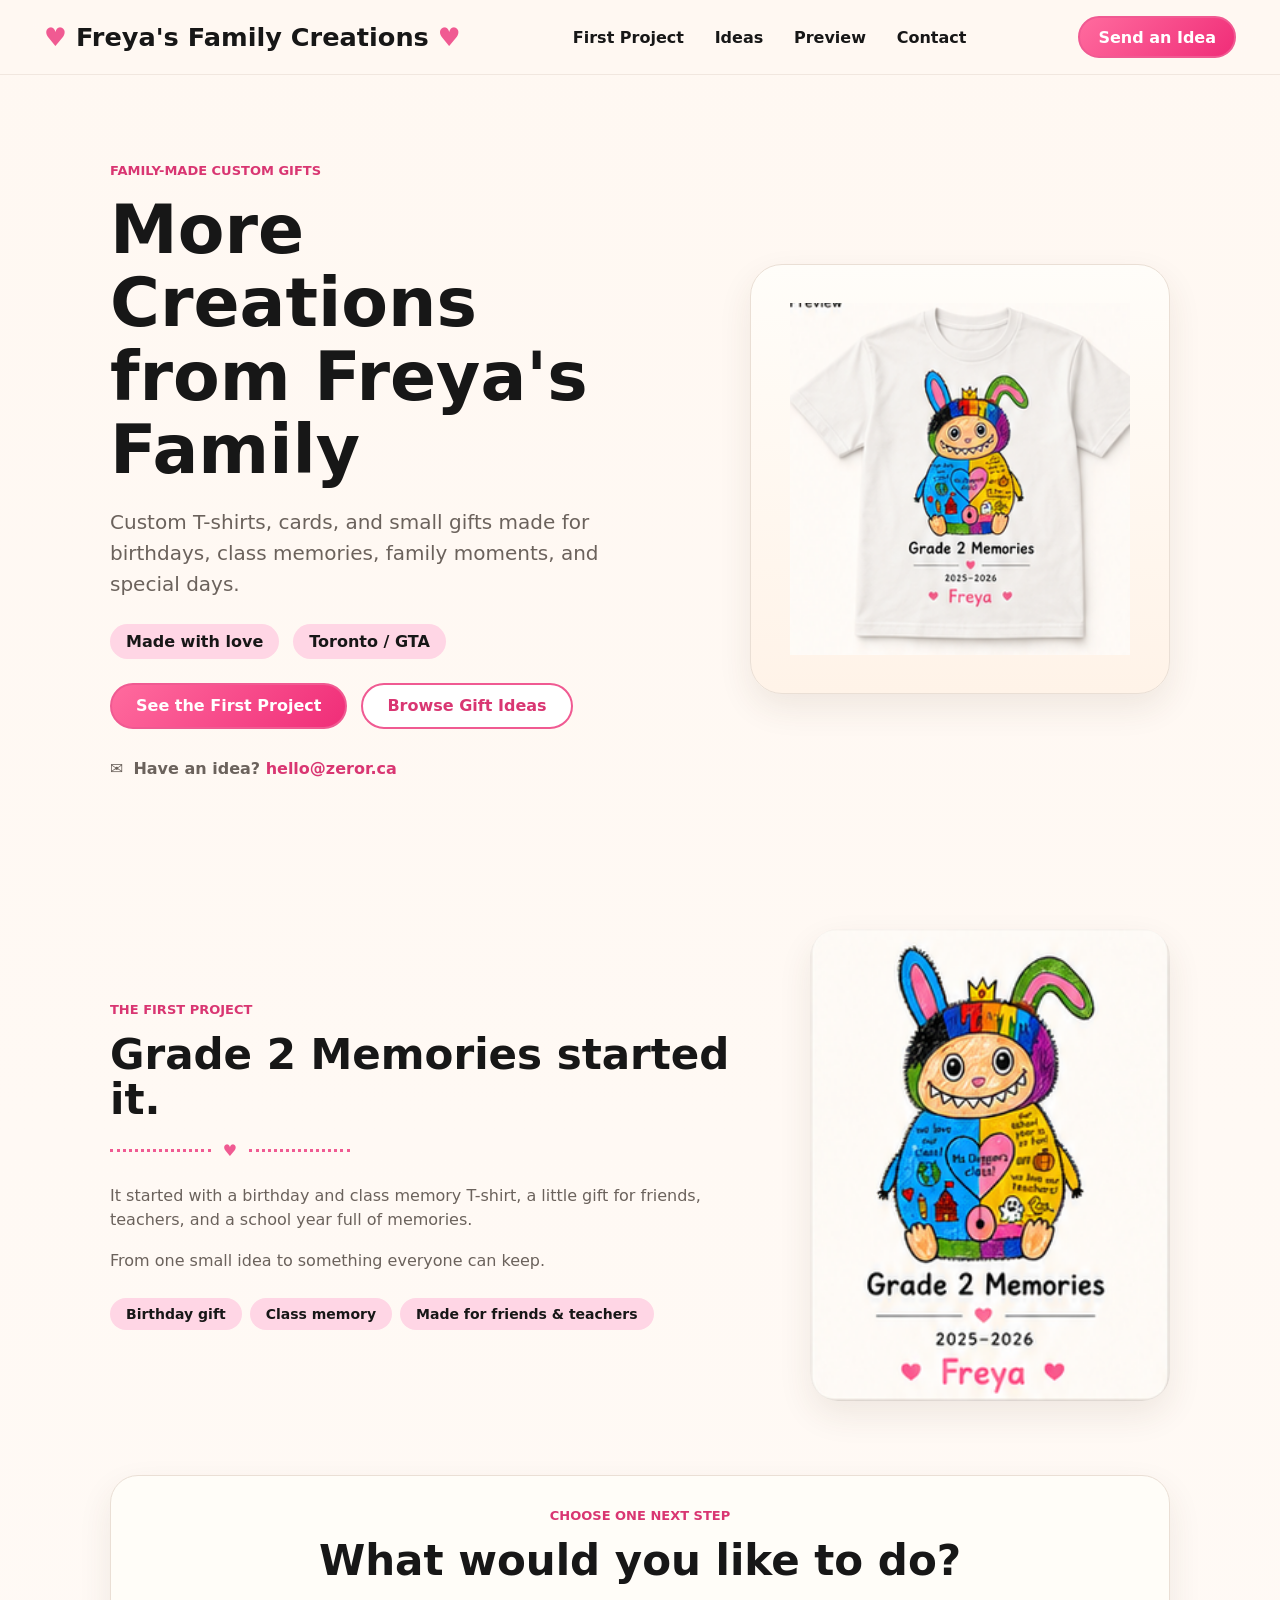
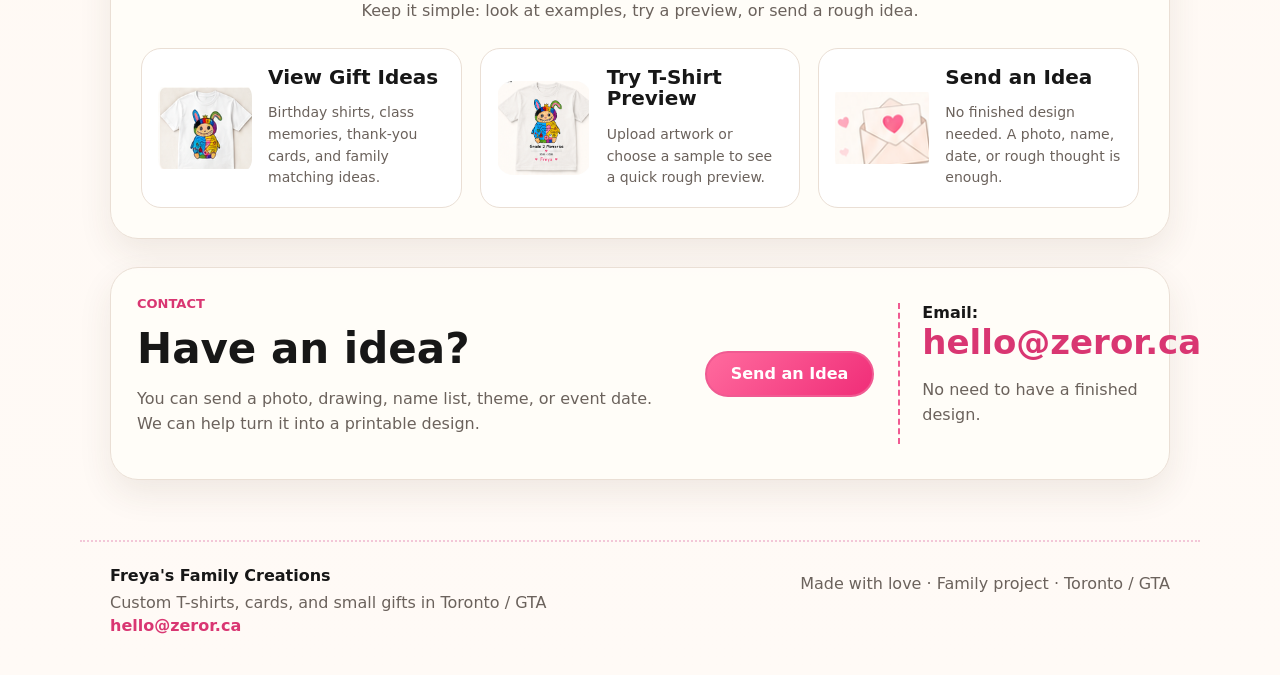
==== index.html @ f7eabf7b "Redesign shirt site with split pages" ====
<!doctype html>
<html lang="en">
  <head>
    <meta charset="utf-8" />
    <meta name="viewport" content="width=device-width, initial-scale=1" />
    <title>Freya's Family Creations</title>
    <link rel="stylesheet" href="styles.css" />
  </head>
  <body>
    <header class="topbar">
      <a class="brand" href="index.html"><span></span>Freya's Family Creations<span></span></a>
      <nav class="nav" aria-label="Main navigation">
        <a href="#first-project">First Project</a>
        <a href="ideas.html">Ideas</a>
        <a href="preview.html">Preview</a>
        <a href="#contact">Contact</a>
      </nav>
      <a class="button primary small" href="mailto:hello@zeror.ca?subject=Custom%20Gift%20Idea">Send an Idea</a>
    </header>

    <main>
      <section class="home-hero">
        <div class="hero-copy">
          <p class="eyebrow">Family-made custom gifts</p>
          <h1>More Creations<br />from Freya's Family</h1>
          <p class="lead">Custom T-shirts, cards, and small gifts made for birthdays, class memories, family moments, and special days.</p>
          <div class="pill-row">
            <span>Made with love</span>
            <span>Toronto / GTA</span>
          </div>
          <div class="action-row">
            <a class="button primary" href="#first-project">See the First Project</a>
            <a class="button secondary" href="ideas.html">Browse Gift Ideas</a>
          </div>
          <p class="quiet-contact">Have an idea? <a href="mailto:hello@zeror.ca">hello@zeror.ca</a></p>
        </div>
        <div class="hero-product" aria-label="Featured Grade 2 Memories T-shirt">
          <img src="assets/ui-slices/preview-shirt.png" alt="Grade 2 Memories T-shirt preview" />
        </div>
      </section>

      <section class="first-project" id="first-project">
        <div class="story-copy">
          <p class="eyebrow">The first project</p>
          <h2>Grade 2 Memories started it.</h2>
          <div class="divider"><span></span></div>
          <p>It started with a birthday and class memory T-shirt, a little gift for friends, teachers, and a school year full of memories.</p>
          <p>From one small idea to something everyone can keep.</p>
          <div class="pill-row small">
            <span>Birthday gift</span>
            <span>Class memory</span>
            <span>Made for friends & teachers</span>
          </div>
        </div>
        <img class="project-card" src="assets/ui-slices/first-project-card.png" alt="Grade 2 Memories project card" />
      </section>

      <section class="next-steps" aria-labelledby="next-title">
        <div class="section-intro centered">
          <p class="eyebrow">Choose one next step</p>
          <h2 id="next-title">What would you like to do?</h2>
          <p>Keep it simple: look at examples, try a preview, or send a rough idea.</p>
        </div>
        <div class="route-grid">
          <a class="route-card" href="ideas.html">
            <img src="assets/ui-slices/sample-class.png" alt="" />
            <div>
              <h3>View Gift Ideas</h3>
              <p>Birthday shirts, class memories, thank-you cards, and family matching ideas.</p>
            </div>
          </a>
          <a class="route-card" href="preview.html">
            <img src="assets/ui-slices/preview-shirt.png" alt="" />
            <div>
              <h3>Try T-Shirt Preview</h3>
              <p>Upload artwork or choose a sample to see a quick rough preview.</p>
            </div>
          </a>
          <a class="route-card" href="mailto:hello@zeror.ca?subject=Custom%20Gift%20Idea">
            <img src="assets/ui-slices/contact-envelope.png" alt="" />
            <div>
              <h3>Send an Idea</h3>
              <p>No finished design needed. A photo, name, date, or rough thought is enough.</p>
            </div>
          </a>
        </div>
      </section>

      <section class="contact-strip" id="contact">
        <div>
          <p class="eyebrow">Contact</p>
          <h2>Have an idea?</h2>
          <p>You can send a photo, drawing, name list, theme, or event date. We can help turn it into a printable design.</p>
        </div>
        <a class="button primary" href="mailto:hello@zeror.ca?subject=Custom%20Gift%20Idea">Send an Idea</a>
        <div class="email-block">
          <span>Email:</span>
          <a href="mailto:hello@zeror.ca">hello@zeror.ca</a>
          <p>No need to have a finished design.</p>
        </div>
      </section>
    </main>

    <footer>
      <div>
        <b>Freya's Family Creations</b>
        <p>Custom T-shirts, cards, and small gifts in Toronto / GTA</p>
        <a href="mailto:hello@zeror.ca">hello@zeror.ca</a>
      </div>
      <p>Made with love · Family project · Toronto / GTA</p>
    </footer>
  </body>
</html>
---- styles.css ----
:root {
  color-scheme: light;
  --bg: #fff8f2;
  --card: #fffdf9;
  --pink: #f05a92;
  --pink-dark: #d93672;
  --pink-soft: #ffd6e5;
  --text: #171717;
  --muted: #6b625c;
  --line: #eadfd5;
  --pink-line: #f3c7d8;
  --shadow: 0 14px 34px rgba(80, 50, 30, 0.09);
}

* {
  box-sizing: border-box;
}

html {
  scroll-behavior: smooth;
}

body {
  margin: 0;
  min-width: 320px;
  background: linear-gradient(180deg, #fff8f2 0%, #fffaf6 100%);
  color: var(--text);
  font-family: "Comic Sans MS", "Trebuchet MS", ui-sans-serif, system-ui, sans-serif;
}

a {
  color: inherit;
  text-decoration: none;
}

button,
input,
select,
textarea {
  font: inherit;
}

.topbar {
  position: sticky;
  top: 0;
  z-index: 10;
  display: flex;
  align-items: center;
  justify-content: space-between;
  gap: 24px;
  padding: 16px clamp(20px, 4vw, 44px);
  background: rgba(255, 248, 242, 0.92);
  border-bottom: 1px solid rgba(234, 223, 213, 0.65);
  backdrop-filter: blur(16px);
}

.brand {
  display: inline-flex;
  align-items: center;
  gap: 9px;
  font-size: clamp(19px, 2vw, 27px);
  font-weight: 900;
}

.brand span::before,
.divider span::before {
  content: "\2665";
  color: var(--pink);
}

.nav {
  display: flex;
  gap: clamp(14px, 2.4vw, 34px);
  font-weight: 900;
}

.nav a[aria-current="page"] {
  color: var(--pink-dark);
}

.button {
  display: inline-flex;
  align-items: center;
  justify-content: center;
  min-height: 46px;
  padding: 0 24px;
  border: 2px solid var(--pink);
  border-radius: 999px;
  background: #fff;
  color: var(--pink-dark);
  font-weight: 900;
  cursor: pointer;
}

.button.primary {
  background: linear-gradient(135deg, #ff6b9e, #f02d78);
  color: #fff;
}

.button.small {
  min-height: 42px;
  padding-inline: 18px;
}

main {
  max-width: 1120px;
  margin: 0 auto;
  padding: 0 clamp(16px, 3vw, 30px) 36px;
}

h1,
h2,
h3,
p {
  overflow-wrap: anywhere;
}

h1,
h2,
h3 {
  margin: 0;
  letter-spacing: 0;
  line-height: 1.08;
}

h1 {
  font-size: clamp(42px, 6vw, 68px);
}

h2 {
  font-size: clamp(28px, 4vw, 42px);
}

h3 {
  font-size: 20px;
}

p {
  color: var(--muted);
  line-height: 1.55;
}

.eyebrow {
  margin: 0 0 12px;
  color: var(--pink-dark);
  font-size: 13px;
  font-weight: 900;
  text-transform: uppercase;
}

.lead {
  max-width: 620px;
  font-size: 20px;
}

.home-hero {
  display: grid;
  grid-template-columns: minmax(0, 1fr) minmax(320px, 420px);
  gap: clamp(34px, 6vw, 84px);
  align-items: center;
  min-height: calc(100vh - 92px);
  padding: 50px 0;
}

.project-card {
  width: 100%;
  border-radius: 28px;
  box-shadow: var(--shadow);
}

.hero-product {
  display: grid;
  min-height: 430px;
  place-items: center;
  border: 1px solid var(--line);
  border-radius: 32px;
  background: linear-gradient(180deg, #fffdf9, #fff3e8);
  box-shadow: var(--shadow);
}

.hero-product img {
  width: min(82%, 340px);
  max-height: 390px;
  object-fit: contain;
}

.pill-row,
.action-row {
  display: flex;
  flex-wrap: wrap;
  gap: 14px;
  margin-top: 24px;
}

.pill-row span {
  padding: 8px 16px;
  border-radius: 999px;
  background: var(--pink-soft);
  font-weight: 900;
}

.pill-row.small {
  gap: 8px;
}

.pill-row.small span {
  font-size: 14px;
}

.quiet-contact {
  margin-top: 28px;
  font-weight: 900;
}

.quiet-contact::before {
  content: "\2709";
  margin-right: 10px;
}

.quiet-contact a,
.email-block a,
footer a {
  color: var(--pink-dark);
  font-weight: 900;
}

.first-project {
  display: grid;
  grid-template-columns: minmax(0, 1fr) minmax(260px, 360px);
  gap: clamp(28px, 6vw, 70px);
  align-items: center;
  padding: 46px 0 54px;
}

.divider {
  display: flex;
  align-items: center;
  width: min(240px, 100%);
  margin: 18px 0 24px;
}

.divider::before,
.divider::after {
  content: "";
  flex: 1;
  border-top: 3px dotted var(--pink);
}

.divider span {
  margin: 0 12px;
}

.next-steps,
.contact-strip,
.idea-large,
.preview-page {
  border: 1px solid var(--line);
  border-radius: 28px;
  background: rgba(255, 253, 249, 0.94);
  box-shadow: var(--shadow);
}

.next-steps {
  padding: 30px;
  margin: 20px 0 28px;
}

.centered {
  max-width: 720px;
  margin: 0 auto 24px;
  text-align: center;
}

.route-grid {
  display: grid;
  grid-template-columns: repeat(3, minmax(0, 1fr));
  gap: 18px;
}

.route-card {
  display: grid;
  grid-template-columns: 94px 1fr;
  gap: 16px;
  align-items: center;
  min-height: 160px;
  padding: 16px;
  border: 1px solid var(--line);
  border-radius: 20px;
  background: #fff;
}

.route-card img {
  width: 94px;
  height: 94px;
  object-fit: contain;
  border-radius: 16px;
}

.route-card p {
  margin-bottom: 0;
  font-size: 14px;
}

.contact-strip {
  display: grid;
  grid-template-columns: 1fr auto minmax(220px, 0.45fr);
  gap: 24px;
  align-items: center;
  margin: 24px 0;
  padding: 26px;
}

.contact-strip.compact {
  grid-template-columns: 1fr auto;
}

.email-block {
  padding-left: 22px;
  border-left: 2px dashed var(--pink);
}

.email-block span {
  display: block;
  font-weight: 900;
}

.email-block a {
  display: block;
  font-size: clamp(24px, 3vw, 34px);
}

.page-hero {
  padding: 56px 0 28px;
}

.page-hero.narrow {
  max-width: 760px;
}

.idea-page-grid {
  display: grid;
  gap: 18px;
  margin: 20px 0 30px;
}

.idea-large {
  display: grid;
  grid-template-columns: 190px 1fr;
  gap: 24px;
  align-items: center;
  padding: 18px;
}

.idea-large img {
  width: 190px;
  aspect-ratio: 1.18 / 1;
  object-fit: cover;
  border-radius: 18px;
}

.idea-large p {
  max-width: 560px;
}

.preview-page {
  display: grid;
  grid-template-columns: minmax(340px, 1fr) minmax(320px, 0.9fr);
  gap: 30px;
  padding: 28px;
  margin: 18px 0 30px;
}

.preview-form {
  display: grid;
  gap: 12px;
}

.upload-box,
.form-card,
.quality,
.compact-controls,
.form-row label,
.preview-form > label {
  display: grid;
  gap: 8px;
  padding: 14px;
  border: 1px solid var(--line);
  border-radius: 16px;
  background: #fff;
}

.upload-box {
  border: 2px dashed var(--pink);
  text-align: center;
}

label span,
.form-card > span,
.compact-controls span {
  font-size: 13px;
  font-weight: 900;
}

input,
select,
textarea {
  width: 100%;
  min-height: 42px;
  padding: 0 12px;
  border: 1px solid var(--line);
  border-radius: 12px;
  background: #fffdf9;
}

textarea {
  min-height: 88px;
  padding: 12px;
  resize: vertical;
}

input[type="range"] {
  padding: 0;
  accent-color: var(--pink);
}

input[type="color"] {
  padding: 4px;
}

.sample-picker {
  display: flex;
  flex-wrap: wrap;
  gap: 10px;
}

.sample-picker button {
  width: 62px;
  height: 62px;
  padding: 3px;
  border: 2px solid var(--line);
  border-radius: 12px;
  background: #fff;
  cursor: pointer;
}

.sample-picker button.active {
  border-color: var(--pink);
  box-shadow: 0 0 0 3px var(--pink-soft);
}

.sample-picker img {
  width: 100%;
  height: 100%;
  object-fit: cover;
  border-radius: 8px;
}

.compact-controls,
.form-row {
  display: grid;
  grid-template-columns: repeat(3, minmax(0, 1fr));
  gap: 12px;
}

.form-row {
  grid-template-columns: repeat(2, minmax(0, 1fr));
}

.submit {
  width: min(100%, 270px);
  min-height: 56px;
}

.payment-note {
  margin: 0;
  font-size: 14px;
}

.preview-card {
  display: grid;
  gap: 12px;
  padding-left: 24px;
  border-left: 1px solid var(--line);
}

.preview-window {
  display: grid;
  min-height: 430px;
  place-items: center;
  overflow: hidden;
  border-radius: 20px;
  background: linear-gradient(180deg, #fffaf2, #f7ece2);
}

.preview-window img {
  max-width: 82%;
  max-height: 390px;
  object-fit: contain;
  transform: scale(var(--preview-scale, 1)) rotate(var(--preview-rotate, 0deg));
  transition: transform 160ms ease;
}

.quality.good {
  border-color: #59aa73;
  background: #effaf2;
}

.quality.warn {
  border-color: #dfa541;
  background: #fff7df;
}

.quality.bad {
  border-color: #d85f5f;
  background: #fff0f0;
}

footer {
  display: flex;
  justify-content: space-between;
  gap: 24px;
  max-width: 1120px;
  margin: 0 auto;
  padding: 24px clamp(16px, 3vw, 30px) 40px;
  border-top: 2px dotted var(--pink-line);
}

footer p {
  margin: 6px 0 0;
}

@media (max-width: 920px) {
  .home-hero,
  .first-project,
  .route-grid,
  .contact-strip,
  .idea-large,
  .preview-page {
    grid-template-columns: 1fr;
  }

  .hero-product,
  .project-card {
    max-width: 440px;
  }

  .preview-card {
    padding-left: 0;
    padding-top: 22px;
    border-left: 0;
    border-top: 1px solid var(--line);
  }

  .email-block {
    padding-left: 0;
    border-left: 0;
  }
}

@media (max-width: 700px) {
  .topbar {
    align-items: flex-start;
    flex-direction: column;
  }

  .nav {
    width: 100%;
    overflow-x: auto;
    padding-bottom: 4px;
  }

  .route-card {
    grid-template-columns: 76px 1fr;
  }

  .route-card img,
  .idea-large img {
    width: 76px;
    height: 76px;
  }

  .compact-controls,
  .form-row {
    grid-template-columns: 1fr;
  }

  footer {
    flex-direction: column;
  }
}
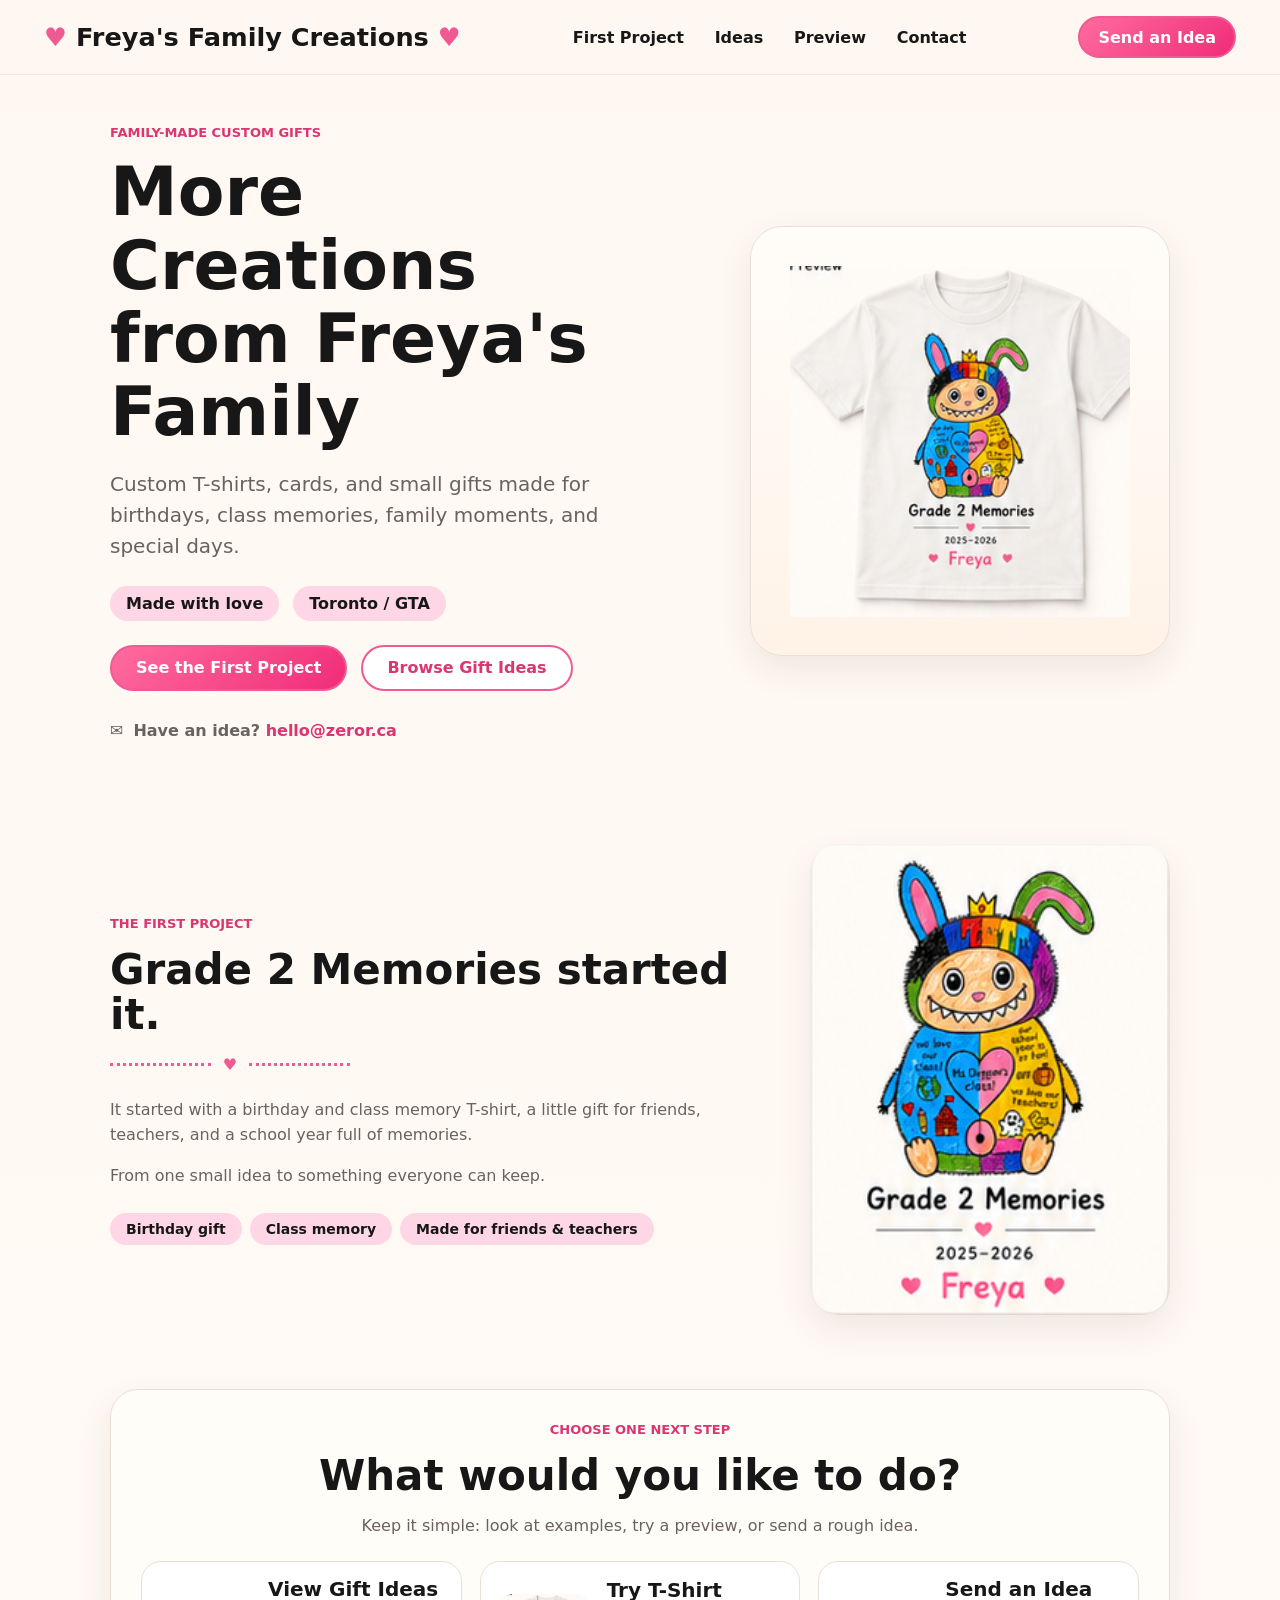
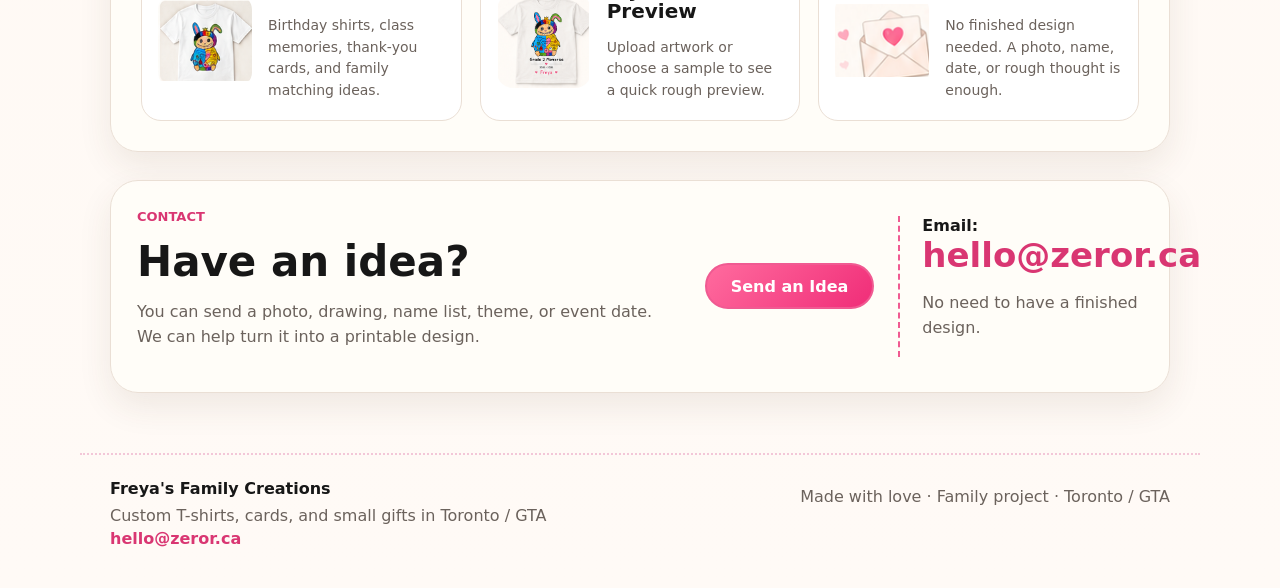
==== commit 4ef57200: "Refine shirt page hierarchy" ====
--- a/index.html
+++ b/index.html
@@ -41,7 +41,7 @@
 
       <section class="first-project" id="first-project">
         <div class="story-copy">
-          <p class="eyebrow">The first project</p>
+          <p class="eyebrow">The First Project</p>
           <h2>Grade 2 Memories started it.</h2>
           <div class="divider"><span></span></div>
           <p>It started with a birthday and class memory T-shirt, a little gift for friends, teachers, and a school year full of memories.</p>
@@ -107,7 +107,7 @@
         <p>Custom T-shirts, cards, and small gifts in Toronto / GTA</p>
         <a href="mailto:hello@zeror.ca">hello@zeror.ca</a>
       </div>
-      <p>Made with love · Family project · Toronto / GTA</p>
+      <p>Made with love &middot; Family project &middot; Toronto / GTA</p>
     </footer>
   </body>
 </html>
--- a/styles.css
+++ b/styles.css
@@ -25,7 +25,7 @@
   min-width: 320px;
   background: linear-gradient(180deg, #fff8f2 0%, #fffaf6 100%);
   color: var(--text);
-  font-family: "Comic Sans MS", "Trebuchet MS", ui-sans-serif, system-ui, sans-serif;
+  font-family: "Trebuchet MS", "Segoe UI", ui-sans-serif, system-ui, sans-serif;
 }
 
 a {
@@ -60,6 +60,14 @@
   gap: 9px;
   font-size: clamp(19px, 2vw, 27px);
   font-weight: 900;
+}
+
+.brand,
+h1,
+h2,
+h3,
+.eyebrow {
+  font-family: "Comic Sans MS", "Trebuchet MS", ui-sans-serif, system-ui, sans-serif;
 }
 
 .brand span::before,
@@ -158,8 +166,8 @@
   grid-template-columns: minmax(0, 1fr) minmax(320px, 420px);
   gap: clamp(34px, 6vw, 84px);
   align-items: center;
-  min-height: calc(100vh - 92px);
-  padding: 50px 0;
+  min-height: clamp(540px, 72vh, 680px);
+  padding: 48px 0 38px;
 }
 
 .project-card {
@@ -271,6 +279,11 @@
   text-align: center;
 }
 
+.section-intro {
+  max-width: 720px;
+  margin-bottom: 22px;
+}
+
 .route-grid {
   display: grid;
   grid-template-columns: repeat(3, minmax(0, 1fr));
@@ -341,6 +354,53 @@
   display: grid;
   gap: 18px;
   margin: 20px 0 30px;
+}
+
+.make-section,
+.sample-section {
+  padding: 16px 0 12px;
+}
+
+.make-grid {
+  display: grid;
+  grid-template-columns: repeat(4, minmax(0, 1fr));
+  gap: 16px;
+}
+
+.make-card {
+  padding: 18px;
+  border: 1px solid var(--line);
+  border-radius: 20px;
+  background: rgba(255, 253, 249, 0.96);
+  box-shadow: 0 10px 24px rgba(80, 50, 30, 0.06);
+}
+
+.make-icon {
+  display: inline-grid;
+  width: 38px;
+  height: 38px;
+  margin-bottom: 14px;
+  place-items: center;
+  border-radius: 999px;
+  background: var(--pink-soft);
+  color: var(--pink-dark);
+  font-weight: 900;
+}
+
+.make-card:nth-child(2) .make-icon {
+  background: #dcefe4;
+}
+
+.make-card:nth-child(3) .make-icon {
+  background: #dceaf7;
+}
+
+.make-card:nth-child(4) .make-icon {
+  background: #fff0bd;
+}
+
+.make-card p {
+  margin-bottom: 0;
 }
 
 .idea-large {
@@ -555,18 +615,40 @@
     padding-left: 0;
     border-left: 0;
   }
+
+  .make-grid {
+    grid-template-columns: repeat(2, minmax(0, 1fr));
+  }
 }
 
 @media (max-width: 700px) {
   .topbar {
-    align-items: flex-start;
-    flex-direction: column;
+    align-items: center;
+    flex-wrap: wrap;
+    gap: 12px;
   }
 
   .nav {
-    width: 100%;
-    overflow-x: auto;
-    padding-bottom: 4px;
+    display: none;
+  }
+
+  .brand {
+    flex: 1;
+    min-width: 0;
+    font-size: 20px;
+  }
+
+  .home-hero {
+    min-height: auto;
+    padding: 34px 0;
+  }
+
+  .hero-product {
+    min-height: 310px;
+  }
+
+  .make-grid {
+    grid-template-columns: 1fr;
   }
 
   .route-card {
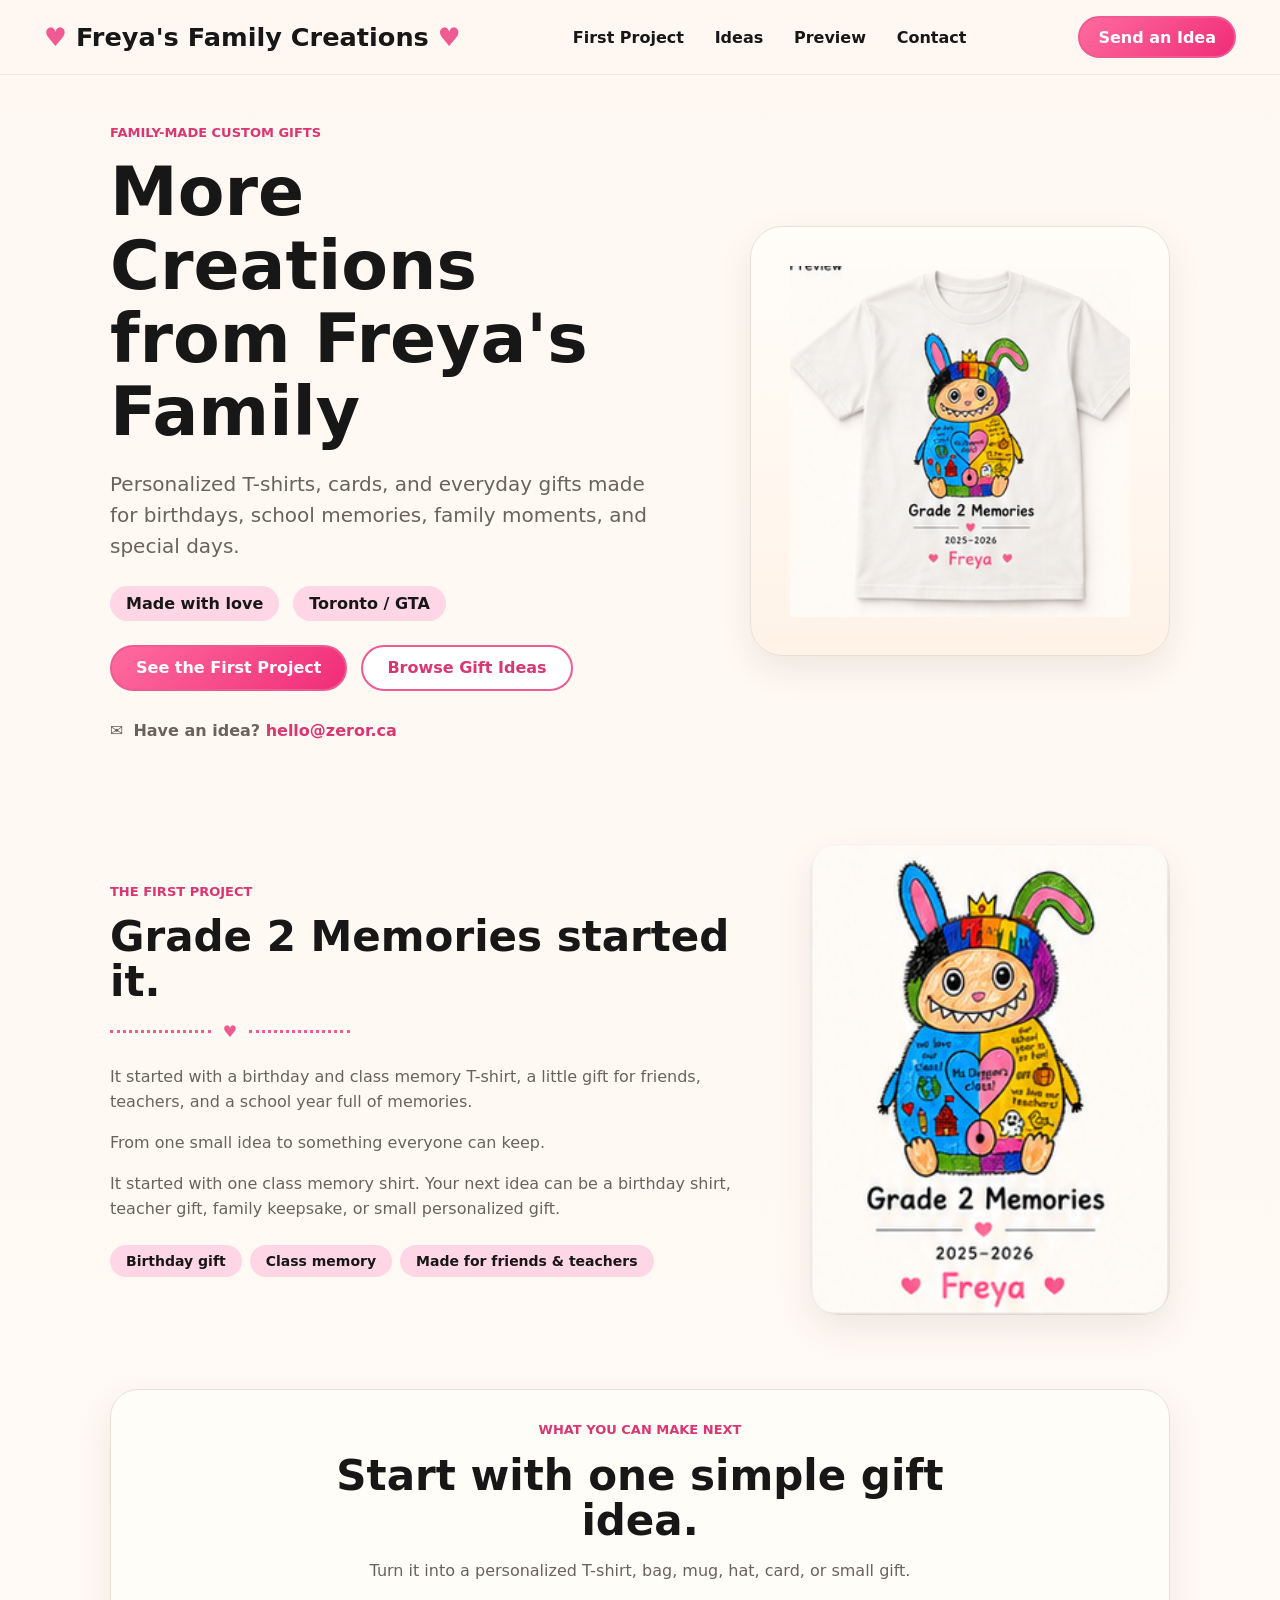
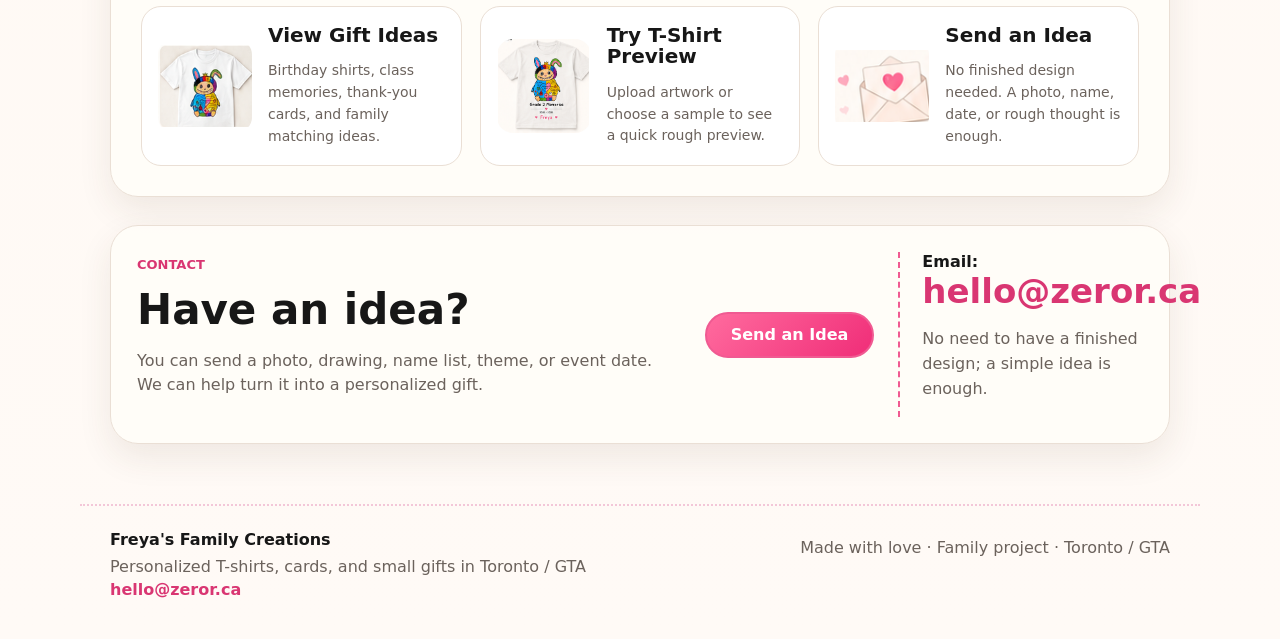
==== commit bdf3ab39: "Update shirt gift ideas content" ====
--- a/index.html
+++ b/index.html
@@ -15,7 +15,7 @@
         <a href="preview.html">Preview</a>
         <a href="#contact">Contact</a>
       </nav>
-      <a class="button primary small" href="mailto:hello@zeror.ca?subject=Custom%20Gift%20Idea">Send an Idea</a>
+      <a class="button primary small" href="mailto:hello@zeror.ca?subject=Custom%20Gift%20Idea&amp;body=Hi%2C%0A%0AI%20have%20an%20idea%20for%3A%0A-%20T-shirt%20%2F%20card%20%2F%20bag%20%2F%20mug%20%2F%20hat%20%2F%20gift%3A%0A-%20Name%20or%20text%3A%0A-%20Date%20or%20event%3A%0A-%20Quantity%3A%0A-%20Size%20or%20product%20details%3A%0A-%20Deadline%3A%0A-%20Notes%3A%0A%0AThank%20you!">Send an Idea</a>
     </header>
 
     <main>
@@ -23,7 +23,7 @@
         <div class="hero-copy">
           <p class="eyebrow">Family-made custom gifts</p>
           <h1>More Creations<br />from Freya's Family</h1>
-          <p class="lead">Custom T-shirts, cards, and small gifts made for birthdays, class memories, family moments, and special days.</p>
+          <p class="lead">Personalized T-shirts, cards, and everyday gifts made for birthdays, school memories, family moments, and special days.</p>
           <div class="pill-row">
             <span>Made with love</span>
             <span>Toronto / GTA</span>
@@ -46,6 +46,7 @@
           <div class="divider"><span></span></div>
           <p>It started with a birthday and class memory T-shirt, a little gift for friends, teachers, and a school year full of memories.</p>
           <p>From one small idea to something everyone can keep.</p>
+          <p>It started with one class memory shirt. Your next idea can be a birthday shirt, teacher gift, family keepsake, or small personalized gift.</p>
           <div class="pill-row small">
             <span>Birthday gift</span>
             <span>Class memory</span>
@@ -57,9 +58,9 @@
 
       <section class="next-steps" aria-labelledby="next-title">
         <div class="section-intro centered">
-          <p class="eyebrow">Choose one next step</p>
-          <h2 id="next-title">What would you like to do?</h2>
-          <p>Keep it simple: look at examples, try a preview, or send a rough idea.</p>
+          <p class="eyebrow">What You Can Make Next</p>
+          <h2 id="next-title">Start with one simple gift idea.</h2>
+          <p>Turn it into a personalized T-shirt, bag, mug, hat, card, or small gift.</p>
         </div>
         <div class="route-grid">
           <a class="route-card" href="ideas.html">
@@ -76,7 +77,7 @@
               <p>Upload artwork or choose a sample to see a quick rough preview.</p>
             </div>
           </a>
-          <a class="route-card" href="mailto:hello@zeror.ca?subject=Custom%20Gift%20Idea">
+          <a class="route-card" href="mailto:hello@zeror.ca?subject=Custom%20Gift%20Idea&amp;body=Hi%2C%0A%0AI%20have%20an%20idea%20for%3A%0A-%20T-shirt%20%2F%20card%20%2F%20bag%20%2F%20mug%20%2F%20hat%20%2F%20gift%3A%0A-%20Name%20or%20text%3A%0A-%20Date%20or%20event%3A%0A-%20Quantity%3A%0A-%20Size%20or%20product%20details%3A%0A-%20Deadline%3A%0A-%20Notes%3A%0A%0AThank%20you!">
             <img src="assets/ui-slices/contact-envelope.png" alt="" />
             <div>
               <h3>Send an Idea</h3>
@@ -90,13 +91,13 @@
         <div>
           <p class="eyebrow">Contact</p>
           <h2>Have an idea?</h2>
-          <p>You can send a photo, drawing, name list, theme, or event date. We can help turn it into a printable design.</p>
+          <p>You can send a photo, drawing, name list, theme, or event date. We can help turn it into a personalized gift.</p>
         </div>
-        <a class="button primary" href="mailto:hello@zeror.ca?subject=Custom%20Gift%20Idea">Send an Idea</a>
+        <a class="button primary" href="mailto:hello@zeror.ca?subject=Custom%20Gift%20Idea&amp;body=Hi%2C%0A%0AI%20have%20an%20idea%20for%3A%0A-%20T-shirt%20%2F%20card%20%2F%20bag%20%2F%20mug%20%2F%20hat%20%2F%20gift%3A%0A-%20Name%20or%20text%3A%0A-%20Date%20or%20event%3A%0A-%20Quantity%3A%0A-%20Size%20or%20product%20details%3A%0A-%20Deadline%3A%0A-%20Notes%3A%0A%0AThank%20you!">Send an Idea</a>
         <div class="email-block">
           <span>Email:</span>
           <a href="mailto:hello@zeror.ca">hello@zeror.ca</a>
-          <p>No need to have a finished design.</p>
+          <p>No need to have a finished design; a simple idea is enough.</p>
         </div>
       </section>
     </main>
@@ -104,7 +105,7 @@
     <footer>
       <div>
         <b>Freya's Family Creations</b>
-        <p>Custom T-shirts, cards, and small gifts in Toronto / GTA</p>
+        <p>Personalized T-shirts, cards, and small gifts in Toronto / GTA</p>
         <a href="mailto:hello@zeror.ca">hello@zeror.ca</a>
       </div>
       <p>Made with love &middot; Family project &middot; Toronto / GTA</p>
--- a/styles.css
+++ b/styles.css
@@ -261,6 +261,7 @@
 .next-steps,
 .contact-strip,
 .idea-large,
+.template-card,
 .preview-page {
   border: 1px solid var(--line);
   border-radius: 28px;
@@ -363,7 +364,7 @@
 
 .make-grid {
   display: grid;
-  grid-template-columns: repeat(4, minmax(0, 1fr));
+  grid-template-columns: repeat(5, minmax(0, 1fr));
   gap: 16px;
 }
 
@@ -399,8 +400,58 @@
   background: #fff0bd;
 }
 
+.make-card:nth-child(5) .make-icon {
+  background: #f4e5ff;
+}
+
 .make-card p {
   margin-bottom: 0;
+}
+
+.idea-template-grid {
+  display: grid;
+  grid-template-columns: repeat(3, minmax(0, 1fr));
+  gap: 18px;
+  margin: 20px 0 30px;
+}
+
+.template-card {
+  display: grid;
+  gap: 16px;
+  padding: 16px;
+}
+
+.sample-placeholder {
+  display: grid;
+  min-height: 142px;
+  place-items: center;
+  gap: 8px;
+  padding: 18px;
+  border: 1px dashed var(--pink-line);
+  border-radius: 20px;
+  background:
+    radial-gradient(circle at 22% 20%, rgba(255, 214, 229, 0.75), transparent 28%),
+    linear-gradient(180deg, #fffdf9, #fff5ee);
+  text-align: center;
+}
+
+.sample-placeholder span {
+  color: var(--pink-dark);
+  font-size: 12px;
+  font-weight: 900;
+  text-transform: uppercase;
+}
+
+.sample-placeholder strong {
+  color: var(--text);
+}
+
+.template-card h2 {
+  font-size: 24px;
+}
+
+.template-card p {
+  min-height: 50px;
 }
 
 .idea-large {
@@ -531,7 +582,7 @@
   min-height: 56px;
 }
 
-.payment-note {
+.request-note {
   margin: 0;
   font-size: 14px;
 }
@@ -595,6 +646,7 @@
   .route-grid,
   .contact-strip,
   .idea-large,
+  .idea-template-grid,
   .preview-page {
     grid-template-columns: 1fr;
   }
@@ -619,6 +671,10 @@
   .make-grid {
     grid-template-columns: repeat(2, minmax(0, 1fr));
   }
+
+  .idea-template-grid {
+    grid-template-columns: repeat(2, minmax(0, 1fr));
+  }
 }
 
 @media (max-width: 700px) {
@@ -651,6 +707,58 @@
     grid-template-columns: 1fr;
   }
 
+  .make-card {
+    display: grid;
+    grid-template-columns: 42px 1fr;
+    gap: 12px;
+    align-items: center;
+    padding: 14px;
+  }
+
+  .make-icon {
+    margin-bottom: 0;
+  }
+
+  .make-card p,
+  .template-card p {
+    display: none;
+  }
+
+  .idea-template-grid {
+    grid-template-columns: 1fr;
+    gap: 12px;
+  }
+
+  .template-card {
+    grid-template-columns: 94px 1fr;
+    gap: 14px;
+    align-items: center;
+    padding: 12px;
+  }
+
+  .sample-placeholder {
+    min-height: 88px;
+    padding: 10px;
+    border-radius: 16px;
+  }
+
+  .sample-placeholder span {
+    display: none;
+  }
+
+  .sample-placeholder strong {
+    font-size: 13px;
+  }
+
+  .template-card h2 {
+    font-size: 20px;
+  }
+
+  .template-card .button {
+    min-height: 40px;
+    padding-inline: 16px;
+  }
+
   .route-card {
     grid-template-columns: 76px 1fr;
   }
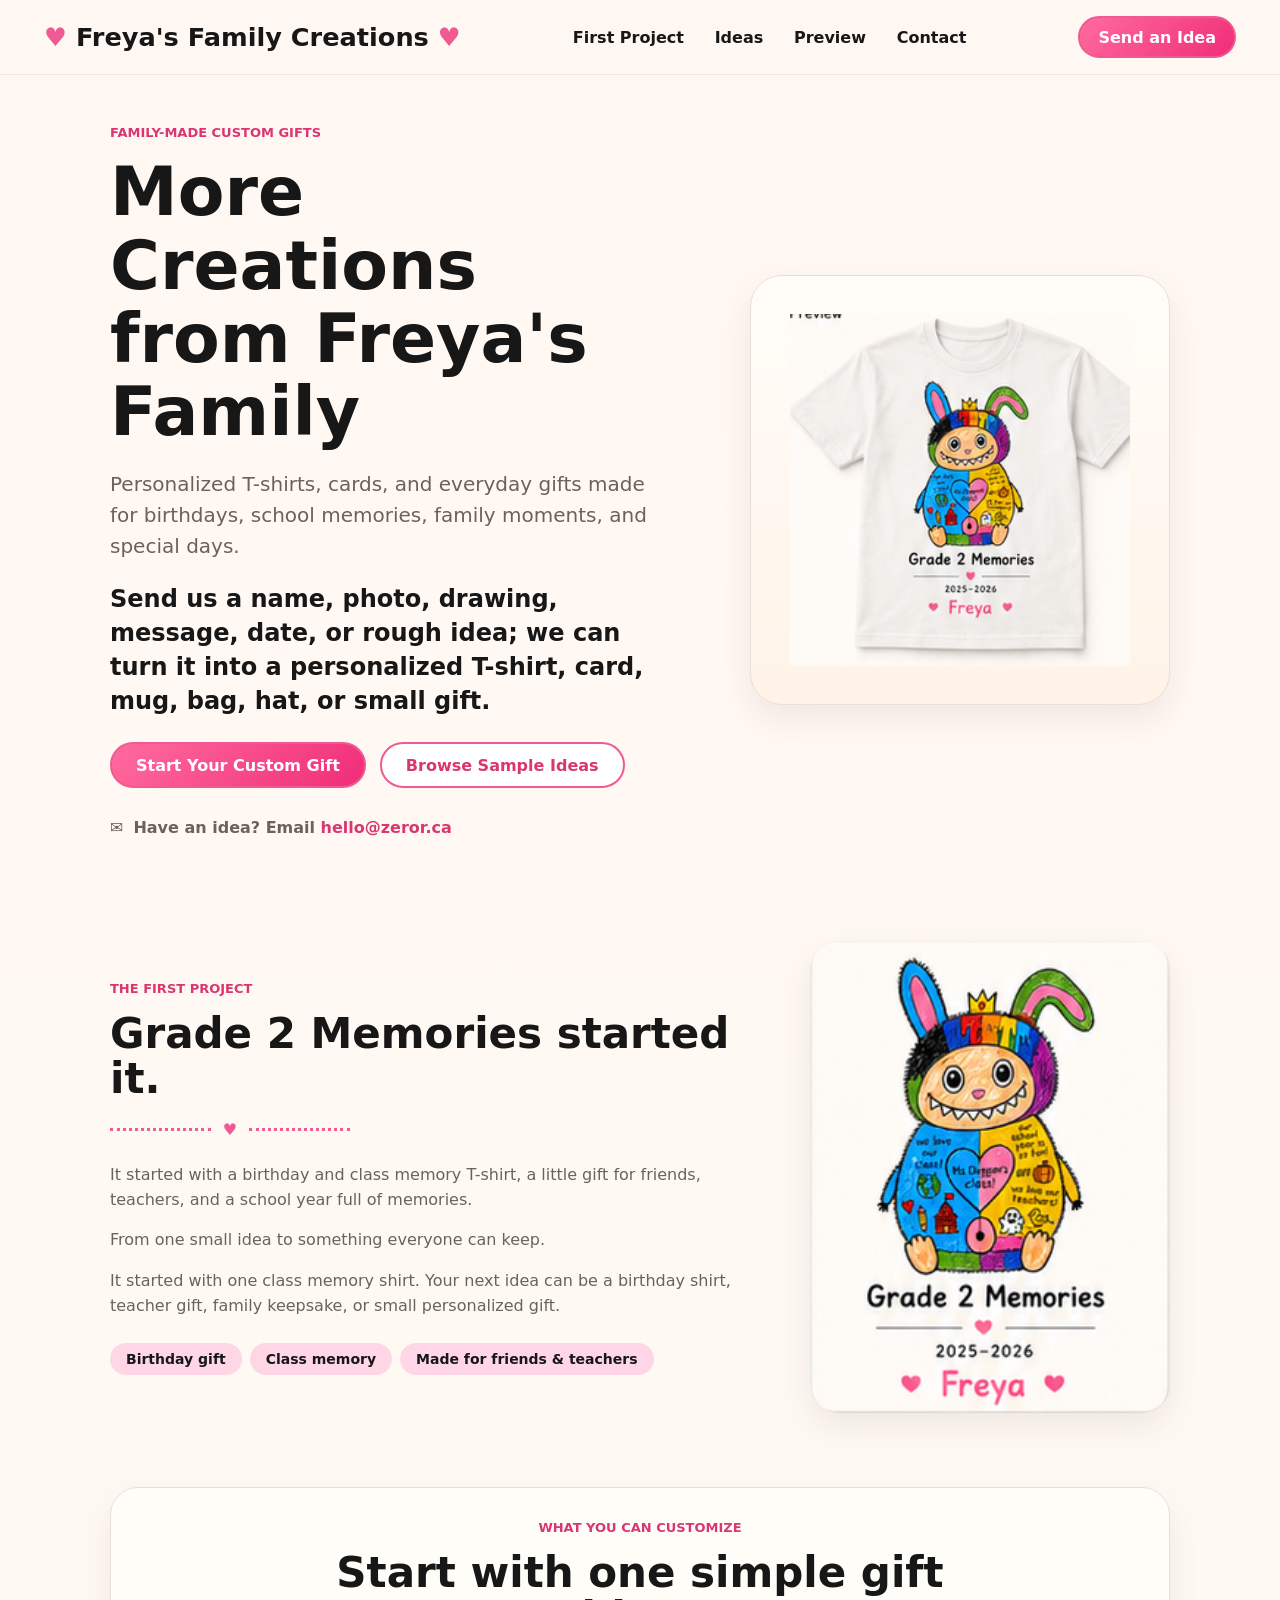
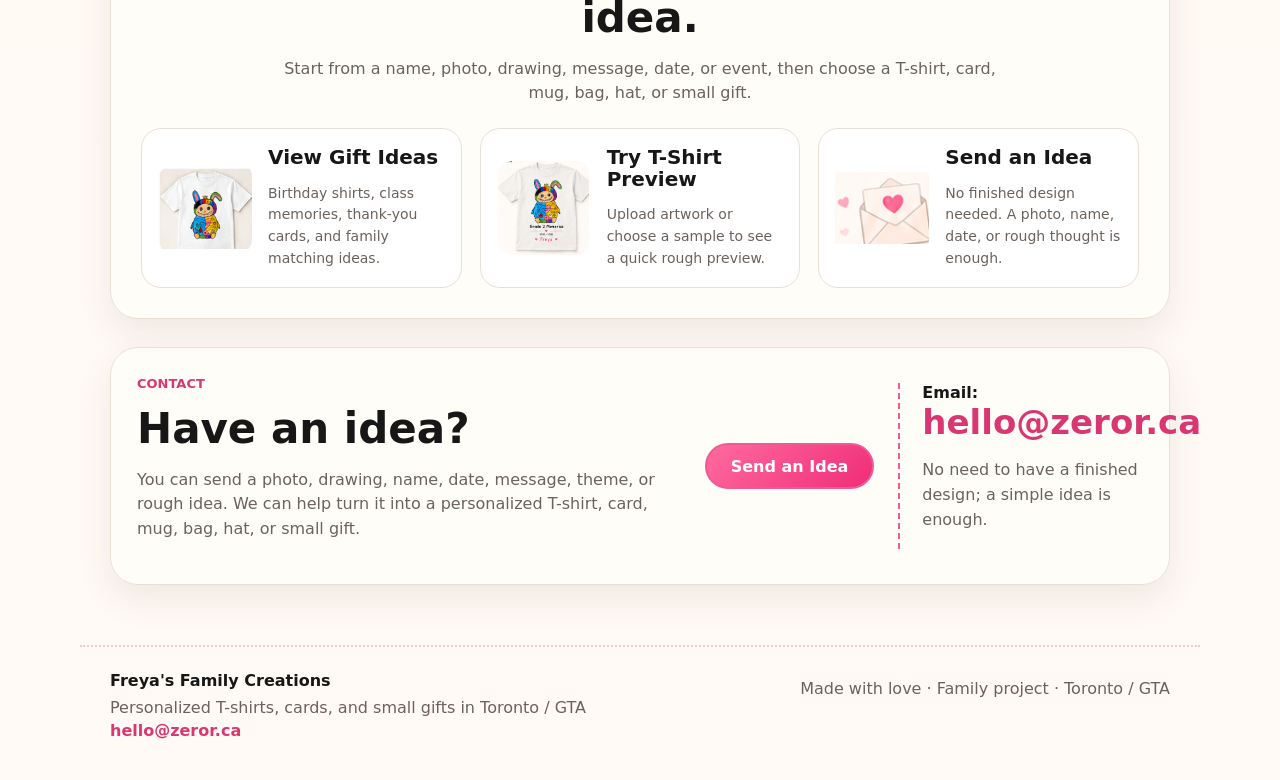
==== commit c19038e5: "Refine shirt hero and sample ideas" ====
--- a/index.html
+++ b/index.html
@@ -15,7 +15,7 @@
         <a href="preview.html">Preview</a>
         <a href="#contact">Contact</a>
       </nav>
-      <a class="button primary small" href="mailto:hello@zeror.ca?subject=Custom%20Gift%20Idea&amp;body=Hi%2C%0A%0AI%20have%20an%20idea%20for%3A%0A-%20T-shirt%20%2F%20card%20%2F%20bag%20%2F%20mug%20%2F%20hat%20%2F%20gift%3A%0A-%20Name%20or%20text%3A%0A-%20Date%20or%20event%3A%0A-%20Quantity%3A%0A-%20Size%20or%20product%20details%3A%0A-%20Deadline%3A%0A-%20Notes%3A%0A%0AThank%20you!">Send an Idea</a>
+      <a class="button primary small" href="mailto:hello@zeror.ca?subject=Custom%20Gift%20Idea&amp;body=Hi%2C%0A%0AI%20have%20an%20idea%20for%3A%0A-%20T-shirt%20%2F%20card%20%2F%20bag%20%2F%20mug%20%2F%20hat%20%2F%20gift%3A%0A-%20Name%20or%20text%3A%0A-%20Photo%20or%20drawing%3A%0A-%20Date%20or%20event%3A%0A-%20Quantity%3A%0A-%20Size%20or%20product%20details%3A%0A-%20Deadline%3A%0A-%20Notes%3A%0A%0AThank%20you!">Send an Idea</a>
     </header>
 
     <main>
@@ -24,15 +24,12 @@
           <p class="eyebrow">Family-made custom gifts</p>
           <h1>More Creations<br />from Freya's Family</h1>
           <p class="lead">Personalized T-shirts, cards, and everyday gifts made for birthdays, school memories, family moments, and special days.</p>
-          <div class="pill-row">
-            <span>Made with love</span>
-            <span>Toronto / GTA</span>
+          <p class="hero-direct">Send us a name, photo, drawing, message, date, or rough idea; we can turn it into a personalized T-shirt, card, mug, bag, hat, or small gift.</p>
+          <div class="action-row">
+            <a class="button primary" href="mailto:hello@zeror.ca?subject=Custom%20Gift%20Idea&amp;body=Hi%2C%0A%0AI%20have%20an%20idea%20for%3A%0A-%20T-shirt%20%2F%20card%20%2F%20bag%20%2F%20mug%20%2F%20hat%20%2F%20gift%3A%0A-%20Name%20or%20text%3A%0A-%20Photo%20or%20drawing%3A%0A-%20Date%20or%20event%3A%0A-%20Quantity%3A%0A-%20Size%20or%20product%20details%3A%0A-%20Deadline%3A%0A-%20Notes%3A%0A%0AThank%20you!">Start Your Custom Gift</a>
+            <a class="button secondary" href="ideas.html#sample-ideas">Browse Sample Ideas</a>
           </div>
-          <div class="action-row">
-            <a class="button primary" href="#first-project">See the First Project</a>
-            <a class="button secondary" href="ideas.html">Browse Gift Ideas</a>
-          </div>
-          <p class="quiet-contact">Have an idea? <a href="mailto:hello@zeror.ca">hello@zeror.ca</a></p>
+          <p class="quiet-contact">Have an idea? Email <a href="mailto:hello@zeror.ca">hello@zeror.ca</a></p>
         </div>
         <div class="hero-product" aria-label="Featured Grade 2 Memories T-shirt">
           <img src="assets/ui-slices/preview-shirt.png" alt="Grade 2 Memories T-shirt preview" />
@@ -58,9 +55,9 @@
 
       <section class="next-steps" aria-labelledby="next-title">
         <div class="section-intro centered">
-          <p class="eyebrow">What You Can Make Next</p>
+          <p class="eyebrow">What You Can Customize</p>
           <h2 id="next-title">Start with one simple gift idea.</h2>
-          <p>Turn it into a personalized T-shirt, bag, mug, hat, card, or small gift.</p>
+          <p>Start from a name, photo, drawing, message, date, or event, then choose a T-shirt, card, mug, bag, hat, or small gift.</p>
         </div>
         <div class="route-grid">
           <a class="route-card" href="ideas.html">
@@ -77,7 +74,7 @@
               <p>Upload artwork or choose a sample to see a quick rough preview.</p>
             </div>
           </a>
-          <a class="route-card" href="mailto:hello@zeror.ca?subject=Custom%20Gift%20Idea&amp;body=Hi%2C%0A%0AI%20have%20an%20idea%20for%3A%0A-%20T-shirt%20%2F%20card%20%2F%20bag%20%2F%20mug%20%2F%20hat%20%2F%20gift%3A%0A-%20Name%20or%20text%3A%0A-%20Date%20or%20event%3A%0A-%20Quantity%3A%0A-%20Size%20or%20product%20details%3A%0A-%20Deadline%3A%0A-%20Notes%3A%0A%0AThank%20you!">
+          <a class="route-card" href="mailto:hello@zeror.ca?subject=Custom%20Gift%20Idea&amp;body=Hi%2C%0A%0AI%20have%20an%20idea%20for%3A%0A-%20T-shirt%20%2F%20card%20%2F%20bag%20%2F%20mug%20%2F%20hat%20%2F%20gift%3A%0A-%20Name%20or%20text%3A%0A-%20Photo%20or%20drawing%3A%0A-%20Date%20or%20event%3A%0A-%20Quantity%3A%0A-%20Size%20or%20product%20details%3A%0A-%20Deadline%3A%0A-%20Notes%3A%0A%0AThank%20you!">
             <img src="assets/ui-slices/contact-envelope.png" alt="" />
             <div>
               <h3>Send an Idea</h3>
@@ -91,9 +88,9 @@
         <div>
           <p class="eyebrow">Contact</p>
           <h2>Have an idea?</h2>
-          <p>You can send a photo, drawing, name list, theme, or event date. We can help turn it into a personalized gift.</p>
+          <p>You can send a photo, drawing, name, date, message, theme, or rough idea. We can help turn it into a personalized T-shirt, card, mug, bag, hat, or small gift.</p>
         </div>
-        <a class="button primary" href="mailto:hello@zeror.ca?subject=Custom%20Gift%20Idea&amp;body=Hi%2C%0A%0AI%20have%20an%20idea%20for%3A%0A-%20T-shirt%20%2F%20card%20%2F%20bag%20%2F%20mug%20%2F%20hat%20%2F%20gift%3A%0A-%20Name%20or%20text%3A%0A-%20Date%20or%20event%3A%0A-%20Quantity%3A%0A-%20Size%20or%20product%20details%3A%0A-%20Deadline%3A%0A-%20Notes%3A%0A%0AThank%20you!">Send an Idea</a>
+        <a class="button primary" href="mailto:hello@zeror.ca?subject=Custom%20Gift%20Idea&amp;body=Hi%2C%0A%0AI%20have%20an%20idea%20for%3A%0A-%20T-shirt%20%2F%20card%20%2F%20bag%20%2F%20mug%20%2F%20hat%20%2F%20gift%3A%0A-%20Name%20or%20text%3A%0A-%20Photo%20or%20drawing%3A%0A-%20Date%20or%20event%3A%0A-%20Quantity%3A%0A-%20Size%20or%20product%20details%3A%0A-%20Deadline%3A%0A-%20Notes%3A%0A%0AThank%20you!">Send an Idea</a>
         <div class="email-block">
           <span>Email:</span>
           <a href="mailto:hello@zeror.ca">hello@zeror.ca</a>
--- a/styles.css
+++ b/styles.css
@@ -161,6 +161,15 @@
   font-size: 20px;
 }
 
+.hero-direct {
+  max-width: 650px;
+  margin: 20px 0 0;
+  color: var(--text);
+  font-size: clamp(18px, 2.1vw, 24px);
+  font-weight: 900;
+  line-height: 1.42;
+}
+
 .home-hero {
   display: grid;
   grid-template-columns: minmax(0, 1fr) minmax(320px, 420px);
@@ -419,6 +428,15 @@
   display: grid;
   gap: 16px;
   padding: 16px;
+}
+
+.template-image {
+  width: 100%;
+  aspect-ratio: 1.35 / 1;
+  object-fit: cover;
+  border: 1px solid var(--line);
+  border-radius: 20px;
+  background: var(--bg);
 }
 
 .sample-placeholder {
@@ -736,6 +754,13 @@
     padding: 12px;
   }
 
+  .template-image {
+    width: 94px;
+    height: 88px;
+    aspect-ratio: auto;
+    border-radius: 16px;
+  }
+
   .sample-placeholder {
     min-height: 88px;
     padding: 10px;
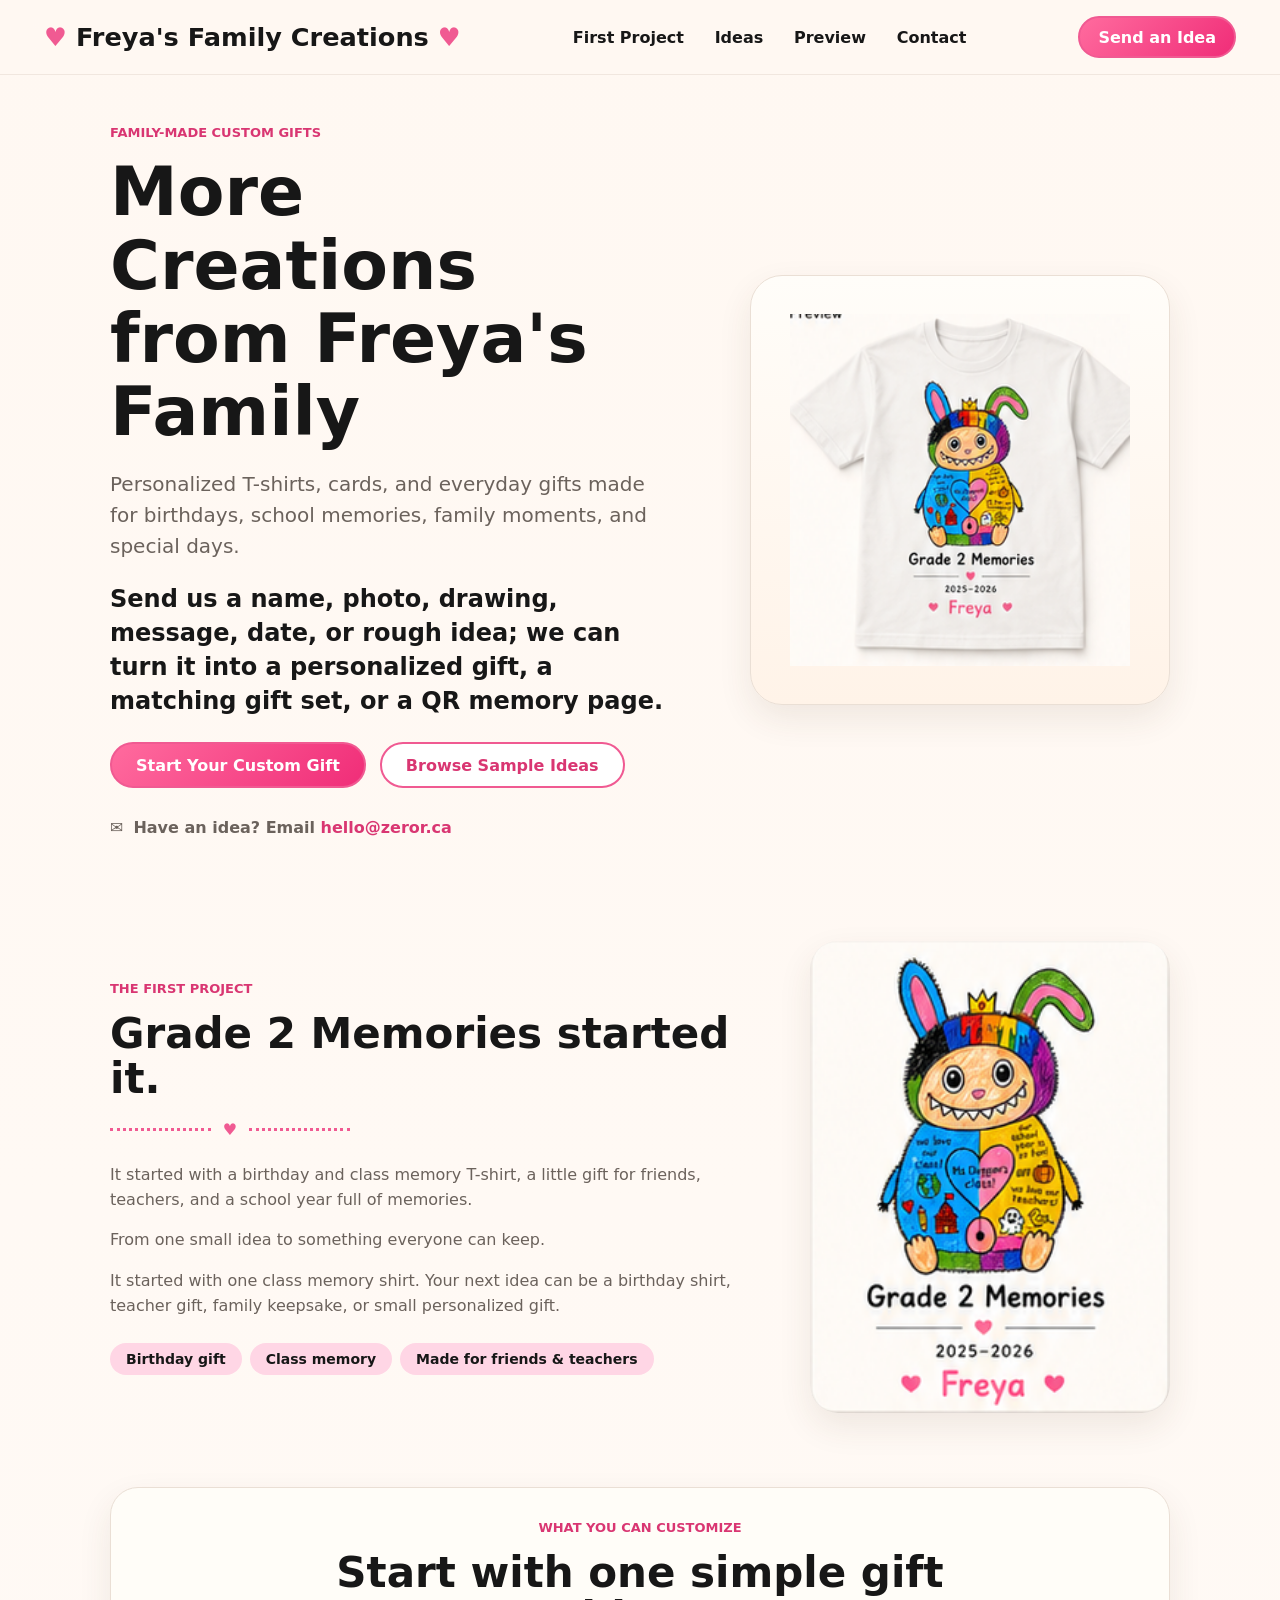
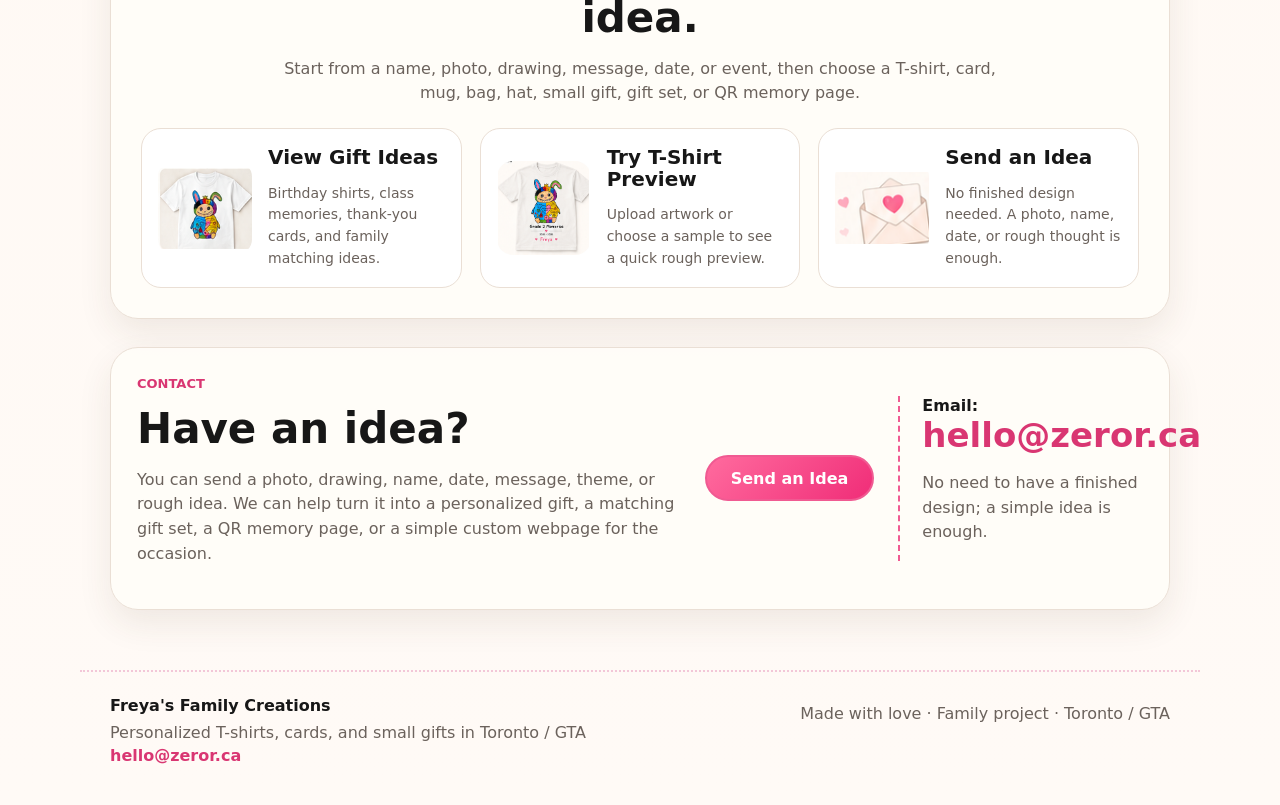
==== commit f11364d3: "Add shirt gift set and QR memory page options" ====
--- a/index.html
+++ b/index.html
@@ -1,4 +1,4 @@
-<!doctype html>
+﻿<!doctype html>
 <html lang="en">
   <head>
     <meta charset="utf-8" />
@@ -15,7 +15,7 @@
         <a href="preview.html">Preview</a>
         <a href="#contact">Contact</a>
       </nav>
-      <a class="button primary small" href="mailto:hello@zeror.ca?subject=Custom%20Gift%20Idea&amp;body=Hi%2C%0A%0AI%20have%20an%20idea%20for%3A%0A-%20T-shirt%20%2F%20card%20%2F%20bag%20%2F%20mug%20%2F%20hat%20%2F%20gift%3A%0A-%20Name%20or%20text%3A%0A-%20Photo%20or%20drawing%3A%0A-%20Date%20or%20event%3A%0A-%20Quantity%3A%0A-%20Size%20or%20product%20details%3A%0A-%20Deadline%3A%0A-%20Notes%3A%0A%0AThank%20you!">Send an Idea</a>
+      <a class="button primary small" href="mailto:hello@zeror.ca?subject=Custom%20Gift%20Idea&amp;body=Hi%2C%0A%0AI%20have%20an%20idea%20for%3A%0A-%20T-shirt%20%2F%20card%20%2F%20bag%20%2F%20mug%20%2F%20hat%20%2F%20gift%3A%0A-%20Name%20or%20text%3A%0A-%20Photo%20or%20drawing%3A%0A-%20Date%20or%20event%3A%0A-%20Quantity%3A%0A-%20Size%20or%20product%20details%3A%0A-%20Deadline%3A%0A-%20Do%20you%20want%20a%20matching%20gift%20set%3F%3A%0A-%20Do%20you%20want%20a%20QR%20memory%20page%3F%3A%0A-%20Notes%3A%0A%0AThank%20you!">Send an Idea</a>
     </header>
 
     <main>
@@ -24,9 +24,9 @@
           <p class="eyebrow">Family-made custom gifts</p>
           <h1>More Creations<br />from Freya's Family</h1>
           <p class="lead">Personalized T-shirts, cards, and everyday gifts made for birthdays, school memories, family moments, and special days.</p>
-          <p class="hero-direct">Send us a name, photo, drawing, message, date, or rough idea; we can turn it into a personalized T-shirt, card, mug, bag, hat, or small gift.</p>
+          <p class="hero-direct">Send us a name, photo, drawing, message, date, or rough idea; we can turn it into a personalized gift, a matching gift set, or a QR memory page.</p>
           <div class="action-row">
-            <a class="button primary" href="mailto:hello@zeror.ca?subject=Custom%20Gift%20Idea&amp;body=Hi%2C%0A%0AI%20have%20an%20idea%20for%3A%0A-%20T-shirt%20%2F%20card%20%2F%20bag%20%2F%20mug%20%2F%20hat%20%2F%20gift%3A%0A-%20Name%20or%20text%3A%0A-%20Photo%20or%20drawing%3A%0A-%20Date%20or%20event%3A%0A-%20Quantity%3A%0A-%20Size%20or%20product%20details%3A%0A-%20Deadline%3A%0A-%20Notes%3A%0A%0AThank%20you!">Start Your Custom Gift</a>
+            <a class="button primary" href="mailto:hello@zeror.ca?subject=Custom%20Gift%20Idea&amp;body=Hi%2C%0A%0AI%20have%20an%20idea%20for%3A%0A-%20T-shirt%20%2F%20card%20%2F%20bag%20%2F%20mug%20%2F%20hat%20%2F%20gift%3A%0A-%20Name%20or%20text%3A%0A-%20Photo%20or%20drawing%3A%0A-%20Date%20or%20event%3A%0A-%20Quantity%3A%0A-%20Size%20or%20product%20details%3A%0A-%20Deadline%3A%0A-%20Do%20you%20want%20a%20matching%20gift%20set%3F%3A%0A-%20Do%20you%20want%20a%20QR%20memory%20page%3F%3A%0A-%20Notes%3A%0A%0AThank%20you!">Start Your Custom Gift</a>
             <a class="button secondary" href="ideas.html#sample-ideas">Browse Sample Ideas</a>
           </div>
           <p class="quiet-contact">Have an idea? Email <a href="mailto:hello@zeror.ca">hello@zeror.ca</a></p>
@@ -57,7 +57,7 @@
         <div class="section-intro centered">
           <p class="eyebrow">What You Can Customize</p>
           <h2 id="next-title">Start with one simple gift idea.</h2>
-          <p>Start from a name, photo, drawing, message, date, or event, then choose a T-shirt, card, mug, bag, hat, or small gift.</p>
+          <p>Start from a name, photo, drawing, message, date, or event, then choose a T-shirt, card, mug, bag, hat, small gift, gift set, or QR memory page.</p>
         </div>
         <div class="route-grid">
           <a class="route-card" href="ideas.html">
@@ -74,7 +74,7 @@
               <p>Upload artwork or choose a sample to see a quick rough preview.</p>
             </div>
           </a>
-          <a class="route-card" href="mailto:hello@zeror.ca?subject=Custom%20Gift%20Idea&amp;body=Hi%2C%0A%0AI%20have%20an%20idea%20for%3A%0A-%20T-shirt%20%2F%20card%20%2F%20bag%20%2F%20mug%20%2F%20hat%20%2F%20gift%3A%0A-%20Name%20or%20text%3A%0A-%20Photo%20or%20drawing%3A%0A-%20Date%20or%20event%3A%0A-%20Quantity%3A%0A-%20Size%20or%20product%20details%3A%0A-%20Deadline%3A%0A-%20Notes%3A%0A%0AThank%20you!">
+          <a class="route-card" href="mailto:hello@zeror.ca?subject=Custom%20Gift%20Idea&amp;body=Hi%2C%0A%0AI%20have%20an%20idea%20for%3A%0A-%20T-shirt%20%2F%20card%20%2F%20bag%20%2F%20mug%20%2F%20hat%20%2F%20gift%3A%0A-%20Name%20or%20text%3A%0A-%20Photo%20or%20drawing%3A%0A-%20Date%20or%20event%3A%0A-%20Quantity%3A%0A-%20Size%20or%20product%20details%3A%0A-%20Deadline%3A%0A-%20Do%20you%20want%20a%20matching%20gift%20set%3F%3A%0A-%20Do%20you%20want%20a%20QR%20memory%20page%3F%3A%0A-%20Notes%3A%0A%0AThank%20you!">
             <img src="assets/ui-slices/contact-envelope.png" alt="" />
             <div>
               <h3>Send an Idea</h3>
@@ -88,9 +88,9 @@
         <div>
           <p class="eyebrow">Contact</p>
           <h2>Have an idea?</h2>
-          <p>You can send a photo, drawing, name, date, message, theme, or rough idea. We can help turn it into a personalized T-shirt, card, mug, bag, hat, or small gift.</p>
+          <p>You can send a photo, drawing, name, date, message, theme, or rough idea. We can help turn it into a personalized gift, a matching gift set, a QR memory page, or a simple custom webpage for the occasion.</p>
         </div>
-        <a class="button primary" href="mailto:hello@zeror.ca?subject=Custom%20Gift%20Idea&amp;body=Hi%2C%0A%0AI%20have%20an%20idea%20for%3A%0A-%20T-shirt%20%2F%20card%20%2F%20bag%20%2F%20mug%20%2F%20hat%20%2F%20gift%3A%0A-%20Name%20or%20text%3A%0A-%20Photo%20or%20drawing%3A%0A-%20Date%20or%20event%3A%0A-%20Quantity%3A%0A-%20Size%20or%20product%20details%3A%0A-%20Deadline%3A%0A-%20Notes%3A%0A%0AThank%20you!">Send an Idea</a>
+        <a class="button primary" href="mailto:hello@zeror.ca?subject=Custom%20Gift%20Idea&amp;body=Hi%2C%0A%0AI%20have%20an%20idea%20for%3A%0A-%20T-shirt%20%2F%20card%20%2F%20bag%20%2F%20mug%20%2F%20hat%20%2F%20gift%3A%0A-%20Name%20or%20text%3A%0A-%20Photo%20or%20drawing%3A%0A-%20Date%20or%20event%3A%0A-%20Quantity%3A%0A-%20Size%20or%20product%20details%3A%0A-%20Deadline%3A%0A-%20Do%20you%20want%20a%20matching%20gift%20set%3F%3A%0A-%20Do%20you%20want%20a%20QR%20memory%20page%3F%3A%0A-%20Notes%3A%0A%0AThank%20you!">Send an Idea</a>
         <div class="email-block">
           <span>Email:</span>
           <a href="mailto:hello@zeror.ca">hello@zeror.ca</a>
--- a/styles.css
+++ b/styles.css
@@ -367,6 +367,7 @@
 }
 
 .make-section,
+.addon-section,
 .sample-section {
   padding: 16px 0 12px;
 }
@@ -415,6 +416,57 @@
 
 .make-card p {
   margin-bottom: 0;
+}
+
+.addon-grid {
+  display: grid;
+  grid-template-columns: repeat(2, minmax(0, 1fr));
+  gap: 18px;
+  margin: 20px 0 30px;
+}
+
+.addon-card {
+  display: grid;
+  grid-template-columns: 74px 1fr;
+  gap: 18px;
+  padding: 22px;
+  border: 1px solid var(--line);
+  border-radius: 28px;
+  background: rgba(255, 253, 249, 0.96);
+  box-shadow: var(--shadow);
+}
+
+.addon-mark {
+  display: grid;
+  width: 64px;
+  height: 64px;
+  place-items: center;
+  border-radius: 22px;
+  background: var(--pink-soft);
+  color: var(--pink-dark);
+  font-family: "Comic Sans MS", "Trebuchet MS", ui-sans-serif, system-ui, sans-serif;
+  font-size: 20px;
+  font-weight: 900;
+}
+
+.addon-card:nth-child(2) .addon-mark {
+  background: #dceaf7;
+}
+
+.tag-row {
+  display: flex;
+  flex-wrap: wrap;
+  gap: 8px;
+  margin: 16px 0 18px;
+}
+
+.tag-row span {
+  padding: 7px 11px;
+  border-radius: 999px;
+  background: #fff4f8;
+  color: var(--muted);
+  font-size: 13px;
+  font-weight: 900;
 }
 
 .idea-template-grid {
@@ -663,6 +715,7 @@
   .first-project,
   .route-grid,
   .contact-strip,
+  .addon-grid,
   .idea-large,
   .idea-template-grid,
   .preview-page {
@@ -723,6 +776,24 @@
 
   .make-grid {
     grid-template-columns: 1fr;
+  }
+
+  .addon-card {
+    grid-template-columns: 52px 1fr;
+    gap: 12px;
+    padding: 16px;
+  }
+
+  .addon-mark {
+    width: 48px;
+    height: 48px;
+    border-radius: 16px;
+    font-size: 16px;
+  }
+
+  .addon-card p + p,
+  .tag-row {
+    display: none;
   }
 
   .make-card {
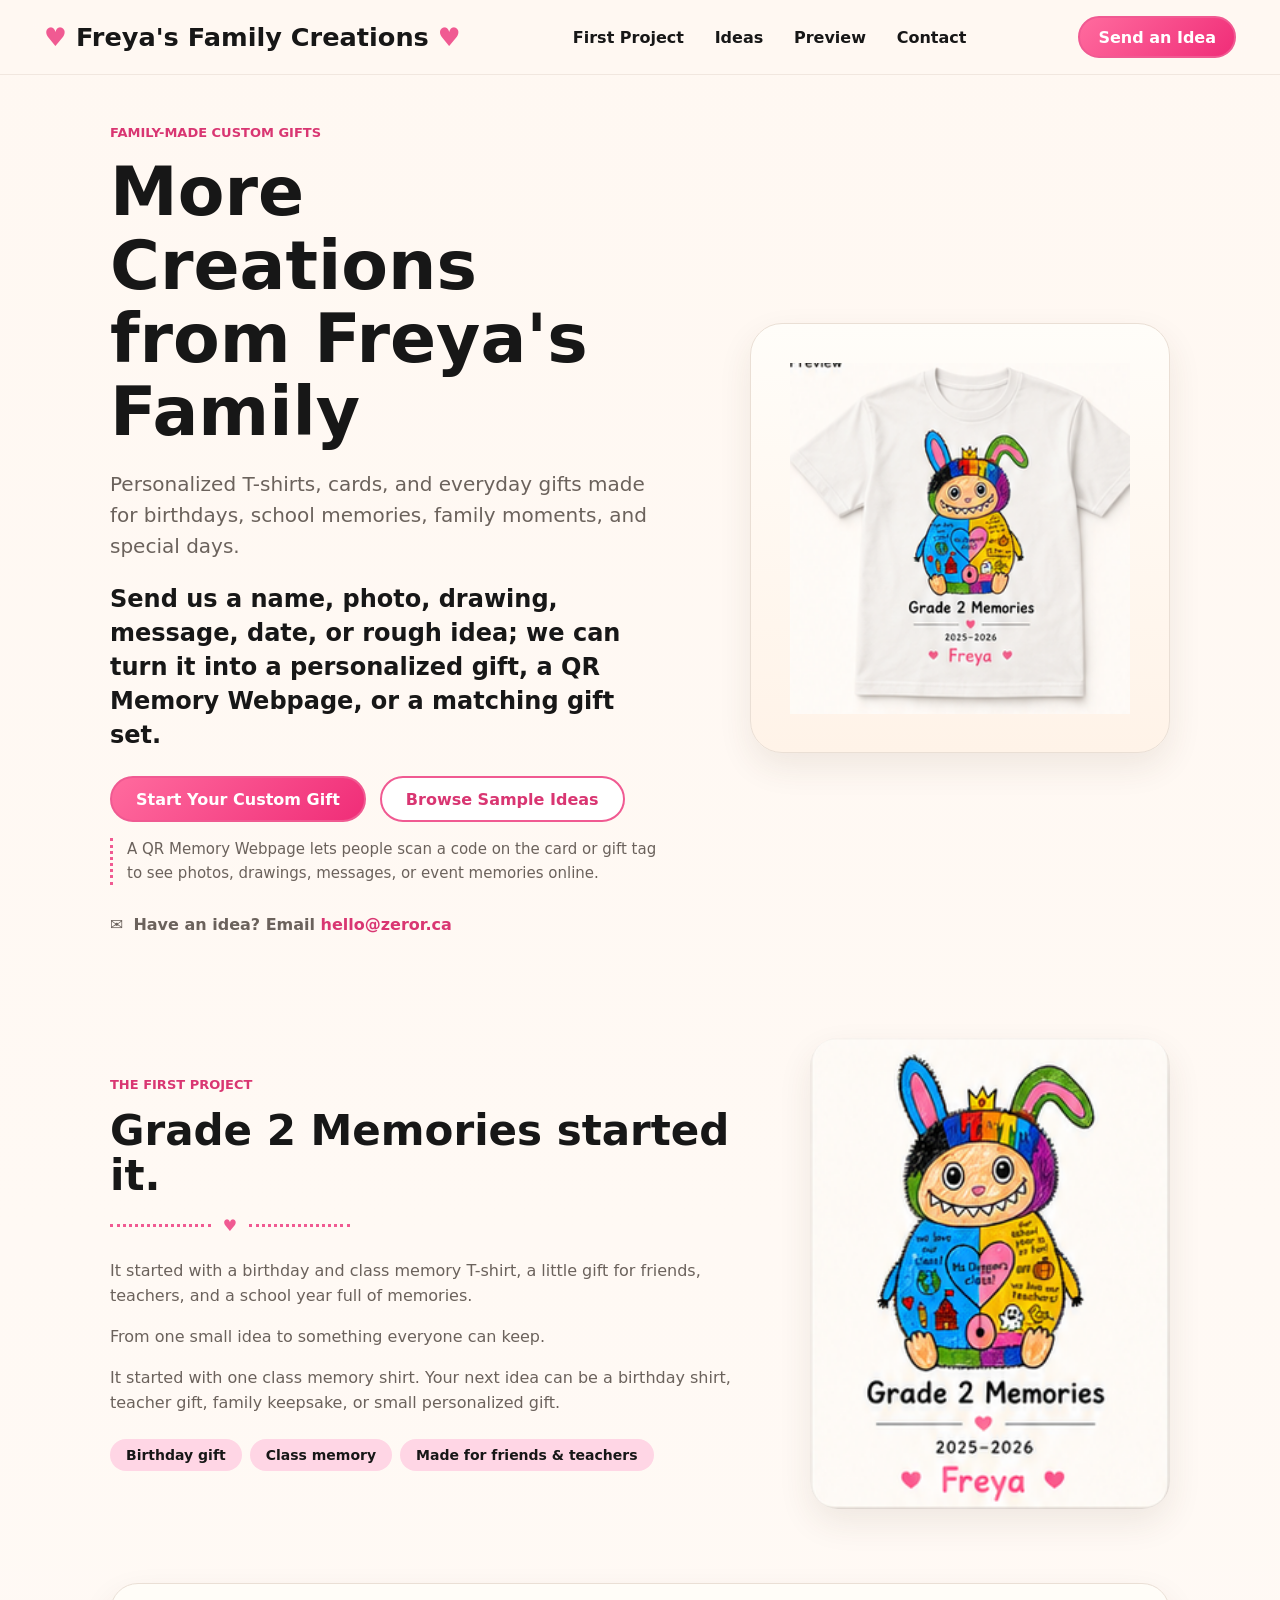
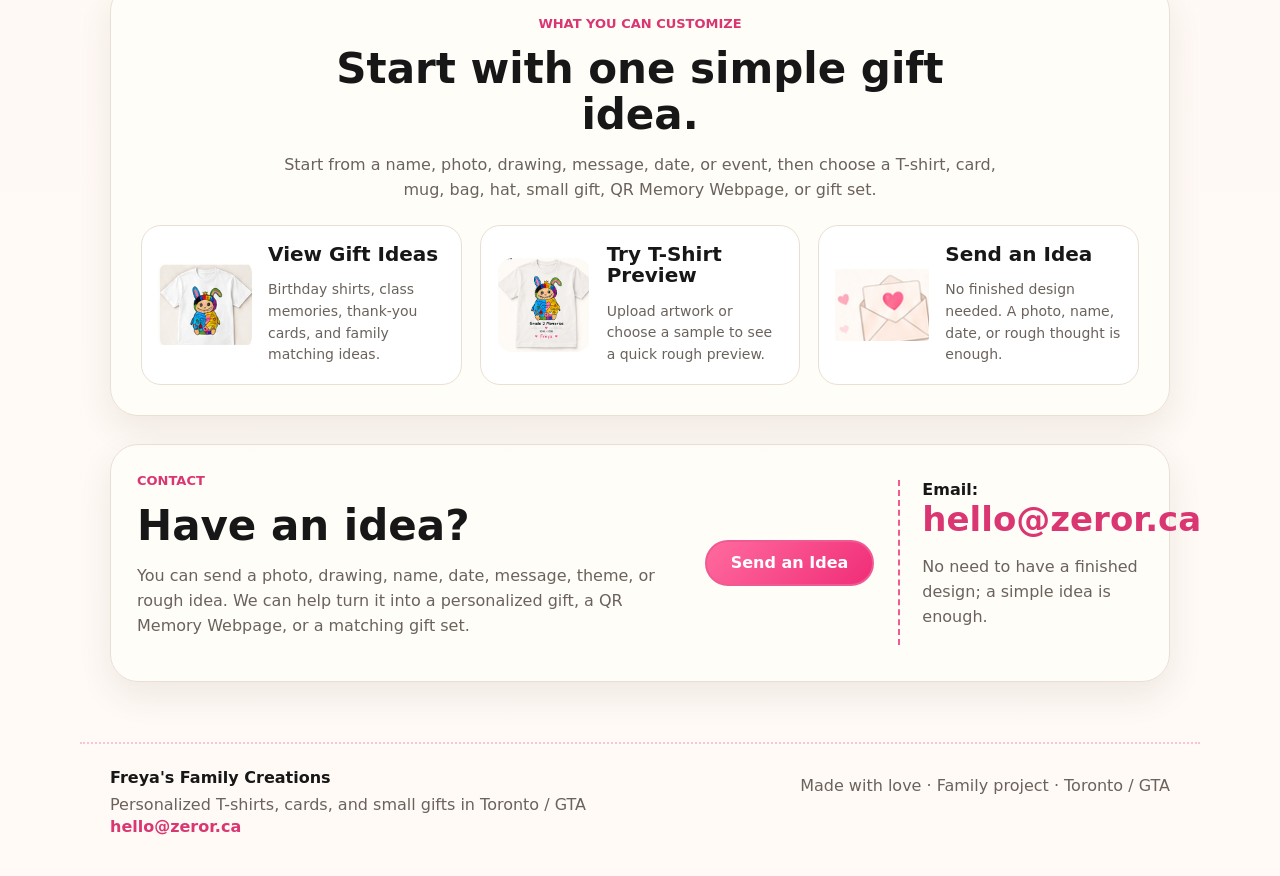
==== commit 40139eea: "Strengthen shirt QR memory webpage copy" ====
--- a/index.html
+++ b/index.html
@@ -15,7 +15,7 @@
         <a href="preview.html">Preview</a>
         <a href="#contact">Contact</a>
       </nav>
-      <a class="button primary small" href="mailto:hello@zeror.ca?subject=Custom%20Gift%20Idea&amp;body=Hi%2C%0A%0AI%20have%20an%20idea%20for%3A%0A-%20T-shirt%20%2F%20card%20%2F%20bag%20%2F%20mug%20%2F%20hat%20%2F%20gift%3A%0A-%20Name%20or%20text%3A%0A-%20Photo%20or%20drawing%3A%0A-%20Date%20or%20event%3A%0A-%20Quantity%3A%0A-%20Size%20or%20product%20details%3A%0A-%20Deadline%3A%0A-%20Do%20you%20want%20a%20matching%20gift%20set%3F%3A%0A-%20Do%20you%20want%20a%20QR%20memory%20page%3F%3A%0A-%20Notes%3A%0A%0AThank%20you!">Send an Idea</a>
+      <a class="button primary small" href="mailto:hello@zeror.ca?subject=Custom%20Gift%20Idea&amp;body=Hi%2C%0A%0AI%20have%20an%20idea%20for%3A%0A-%20T-shirt%20%2F%20card%20%2F%20bag%20%2F%20mug%20%2F%20hat%20%2F%20gift%3A%0A-%20Name%20or%20text%3A%0A-%20Photo%20or%20drawing%3A%0A-%20Date%20or%20event%3A%0A-%20Quantity%3A%0A-%20Size%20or%20product%20details%3A%0A-%20Deadline%3A%0A-%20Do%20you%20want%20a%20QR%20Memory%20Webpage%3F%3A%0A-%20Do%20you%20want%20a%20matching%20gift%20set%3F%3A%0A-%20Notes%3A%0A%0AThank%20you!">Send an Idea</a>
     </header>
 
     <main>
@@ -24,11 +24,12 @@
           <p class="eyebrow">Family-made custom gifts</p>
           <h1>More Creations<br />from Freya's Family</h1>
           <p class="lead">Personalized T-shirts, cards, and everyday gifts made for birthdays, school memories, family moments, and special days.</p>
-          <p class="hero-direct">Send us a name, photo, drawing, message, date, or rough idea; we can turn it into a personalized gift, a matching gift set, or a QR memory page.</p>
+          <p class="hero-direct">Send us a name, photo, drawing, message, date, or rough idea; we can turn it into a personalized gift, a QR Memory Webpage, or a matching gift set.</p>
           <div class="action-row">
-            <a class="button primary" href="mailto:hello@zeror.ca?subject=Custom%20Gift%20Idea&amp;body=Hi%2C%0A%0AI%20have%20an%20idea%20for%3A%0A-%20T-shirt%20%2F%20card%20%2F%20bag%20%2F%20mug%20%2F%20hat%20%2F%20gift%3A%0A-%20Name%20or%20text%3A%0A-%20Photo%20or%20drawing%3A%0A-%20Date%20or%20event%3A%0A-%20Quantity%3A%0A-%20Size%20or%20product%20details%3A%0A-%20Deadline%3A%0A-%20Do%20you%20want%20a%20matching%20gift%20set%3F%3A%0A-%20Do%20you%20want%20a%20QR%20memory%20page%3F%3A%0A-%20Notes%3A%0A%0AThank%20you!">Start Your Custom Gift</a>
+            <a class="button primary" href="mailto:hello@zeror.ca?subject=Custom%20Gift%20Idea&amp;body=Hi%2C%0A%0AI%20have%20an%20idea%20for%3A%0A-%20T-shirt%20%2F%20card%20%2F%20bag%20%2F%20mug%20%2F%20hat%20%2F%20gift%3A%0A-%20Name%20or%20text%3A%0A-%20Photo%20or%20drawing%3A%0A-%20Date%20or%20event%3A%0A-%20Quantity%3A%0A-%20Size%20or%20product%20details%3A%0A-%20Deadline%3A%0A-%20Do%20you%20want%20a%20QR%20Memory%20Webpage%3F%3A%0A-%20Do%20you%20want%20a%20matching%20gift%20set%3F%3A%0A-%20Notes%3A%0A%0AThank%20you!">Start Your Custom Gift</a>
             <a class="button secondary" href="ideas.html#sample-ideas">Browse Sample Ideas</a>
           </div>
+          <p class="hero-note">A QR Memory Webpage lets people scan a code on the card or gift tag to see photos, drawings, messages, or event memories online.</p>
           <p class="quiet-contact">Have an idea? Email <a href="mailto:hello@zeror.ca">hello@zeror.ca</a></p>
         </div>
         <div class="hero-product" aria-label="Featured Grade 2 Memories T-shirt">
@@ -57,7 +58,7 @@
         <div class="section-intro centered">
           <p class="eyebrow">What You Can Customize</p>
           <h2 id="next-title">Start with one simple gift idea.</h2>
-          <p>Start from a name, photo, drawing, message, date, or event, then choose a T-shirt, card, mug, bag, hat, small gift, gift set, or QR memory page.</p>
+          <p>Start from a name, photo, drawing, message, date, or event, then choose a T-shirt, card, mug, bag, hat, small gift, QR Memory Webpage, or gift set.</p>
         </div>
         <div class="route-grid">
           <a class="route-card" href="ideas.html">
@@ -74,7 +75,7 @@
               <p>Upload artwork or choose a sample to see a quick rough preview.</p>
             </div>
           </a>
-          <a class="route-card" href="mailto:hello@zeror.ca?subject=Custom%20Gift%20Idea&amp;body=Hi%2C%0A%0AI%20have%20an%20idea%20for%3A%0A-%20T-shirt%20%2F%20card%20%2F%20bag%20%2F%20mug%20%2F%20hat%20%2F%20gift%3A%0A-%20Name%20or%20text%3A%0A-%20Photo%20or%20drawing%3A%0A-%20Date%20or%20event%3A%0A-%20Quantity%3A%0A-%20Size%20or%20product%20details%3A%0A-%20Deadline%3A%0A-%20Do%20you%20want%20a%20matching%20gift%20set%3F%3A%0A-%20Do%20you%20want%20a%20QR%20memory%20page%3F%3A%0A-%20Notes%3A%0A%0AThank%20you!">
+          <a class="route-card" href="mailto:hello@zeror.ca?subject=Custom%20Gift%20Idea&amp;body=Hi%2C%0A%0AI%20have%20an%20idea%20for%3A%0A-%20T-shirt%20%2F%20card%20%2F%20bag%20%2F%20mug%20%2F%20hat%20%2F%20gift%3A%0A-%20Name%20or%20text%3A%0A-%20Photo%20or%20drawing%3A%0A-%20Date%20or%20event%3A%0A-%20Quantity%3A%0A-%20Size%20or%20product%20details%3A%0A-%20Deadline%3A%0A-%20Do%20you%20want%20a%20QR%20Memory%20Webpage%3F%3A%0A-%20Do%20you%20want%20a%20matching%20gift%20set%3F%3A%0A-%20Notes%3A%0A%0AThank%20you!">
             <img src="assets/ui-slices/contact-envelope.png" alt="" />
             <div>
               <h3>Send an Idea</h3>
@@ -88,9 +89,9 @@
         <div>
           <p class="eyebrow">Contact</p>
           <h2>Have an idea?</h2>
-          <p>You can send a photo, drawing, name, date, message, theme, or rough idea. We can help turn it into a personalized gift, a matching gift set, a QR memory page, or a simple custom webpage for the occasion.</p>
+          <p>You can send a photo, drawing, name, date, message, theme, or rough idea. We can help turn it into a personalized gift, a QR Memory Webpage, or a matching gift set.</p>
         </div>
-        <a class="button primary" href="mailto:hello@zeror.ca?subject=Custom%20Gift%20Idea&amp;body=Hi%2C%0A%0AI%20have%20an%20idea%20for%3A%0A-%20T-shirt%20%2F%20card%20%2F%20bag%20%2F%20mug%20%2F%20hat%20%2F%20gift%3A%0A-%20Name%20or%20text%3A%0A-%20Photo%20or%20drawing%3A%0A-%20Date%20or%20event%3A%0A-%20Quantity%3A%0A-%20Size%20or%20product%20details%3A%0A-%20Deadline%3A%0A-%20Do%20you%20want%20a%20matching%20gift%20set%3F%3A%0A-%20Do%20you%20want%20a%20QR%20memory%20page%3F%3A%0A-%20Notes%3A%0A%0AThank%20you!">Send an Idea</a>
+        <a class="button primary" href="mailto:hello@zeror.ca?subject=Custom%20Gift%20Idea&amp;body=Hi%2C%0A%0AI%20have%20an%20idea%20for%3A%0A-%20T-shirt%20%2F%20card%20%2F%20bag%20%2F%20mug%20%2F%20hat%20%2F%20gift%3A%0A-%20Name%20or%20text%3A%0A-%20Photo%20or%20drawing%3A%0A-%20Date%20or%20event%3A%0A-%20Quantity%3A%0A-%20Size%20or%20product%20details%3A%0A-%20Deadline%3A%0A-%20Do%20you%20want%20a%20QR%20Memory%20Webpage%3F%3A%0A-%20Do%20you%20want%20a%20matching%20gift%20set%3F%3A%0A-%20Notes%3A%0A%0AThank%20you!">Send an Idea</a>
         <div class="email-block">
           <span>Email:</span>
           <a href="mailto:hello@zeror.ca">hello@zeror.ca</a>
--- a/styles.css
+++ b/styles.css
@@ -170,6 +170,14 @@
   line-height: 1.42;
 }
 
+.hero-note {
+  max-width: 620px;
+  margin: 16px 0 0;
+  padding-left: 14px;
+  border-left: 3px dotted var(--pink);
+  font-size: 15px;
+}
+
 .home-hero {
   display: grid;
   grid-template-columns: minmax(0, 1fr) minmax(320px, 420px);
@@ -467,6 +475,11 @@
   color: var(--muted);
   font-size: 13px;
   font-weight: 900;
+}
+
+.helper-line {
+  margin-top: -4px;
+  font-size: 14px;
 }
 
 .idea-template-grid {
